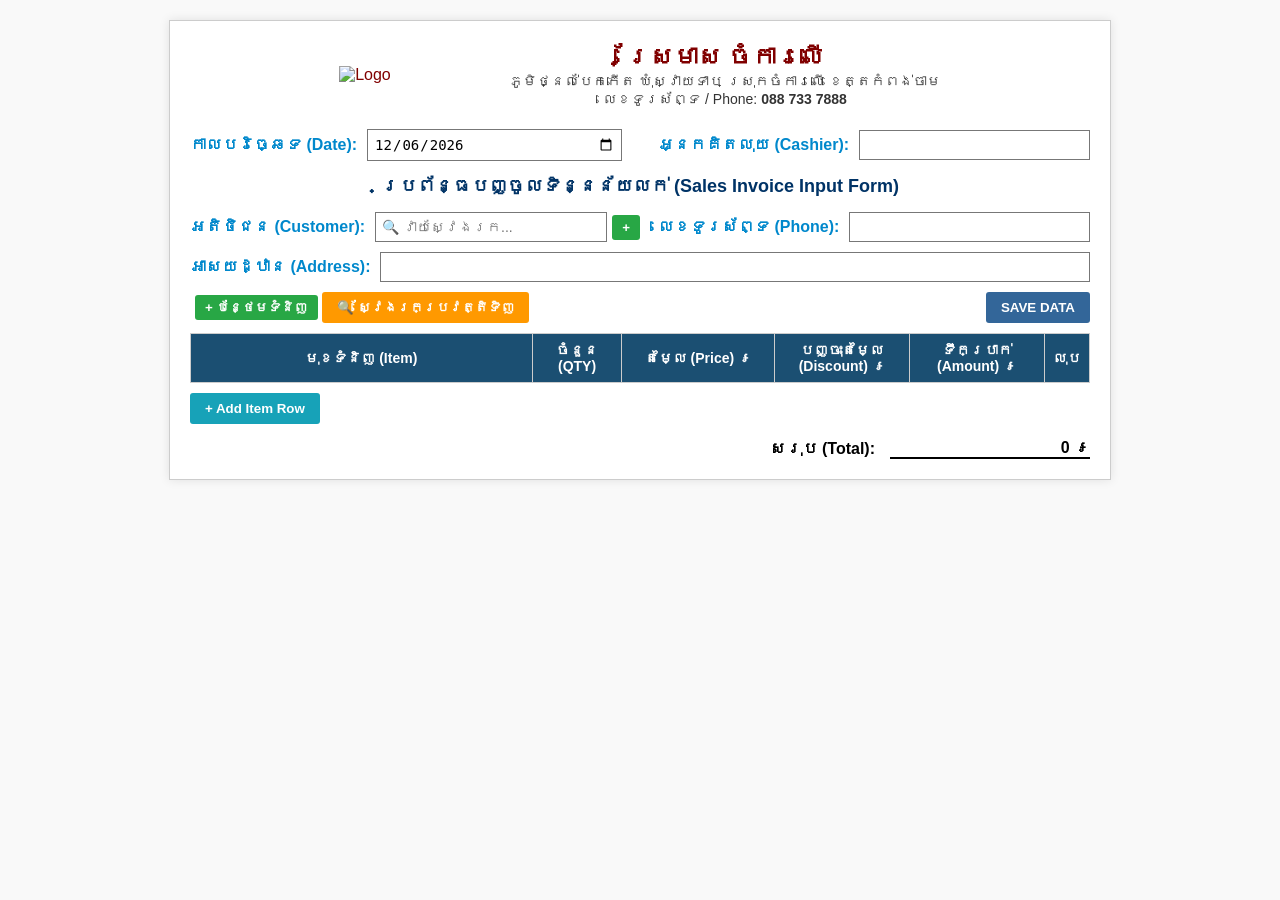
==== index.html @ 45f0426c "index.html" ====
<!DOCTYPE html>
<html>
<head>
  <base target="_top">
  <meta charset="UTF-8">
  <meta name="viewport" content="width=device-width, initial-scale=1.0">
  
  <link rel="icon" href="https://lh3.googleusercontent.com/d/1kocqtku0Dc25NSU77x2Wti9a-KNYwf1d" type="image/x-icon">
  <link rel="apple-touch-icon" href="https://lh3.googleusercontent.com/d/1kocqtku0Dc25NSU77x2Wti9a-KNYwf1d">

  <style>
    body { font-family: 'Kantumruy Pro', 'Khmer OS Battambang', Arial, sans-serif; margin: 20px; background-color: #f9f9f9; }
    .container { max-width: 900px; margin: auto; background: white; padding: 20px; border: 1px solid #ccc; box-shadow: 0 0 10px rgba(0,0,0,0.1); }
    
    .header { display: flex; align-items: center; justify-content: center; gap: 20px; color: #800000; margin-bottom: 10px; }
    .logo-img { width: 150px; height: auto; object-fit: contain; }
    .header-text { text-align: center; }
    .header-text h2 { margin: 2px 0; font-size: 24px; }
    .header-text p { margin: 2px 0; color: #333; font-size: 14px; }
    
    .title { text-align: center; color: #003366; font-size: 18px; font-weight: bold; margin: 15px 0; }
    
    .form-group { display: flex; justify-content: space-between; margin-bottom: 10px; }
    .form-field { display: flex; align-items: center; width: 48%; }
    .form-field.full { width: 100%; margin-bottom: 10px; }
    .form-field label { color: #0088cc; font-weight: bold; margin-right: 10px; white-space: nowrap; }
    .form-field input { width: 100%; padding: 6px; border: 1px solid #777; font-size: 14px; box-sizing: border-box; }
    
    .btn-action { color: white; border: none; padding: 8px 15px; font-weight: bold; cursor: pointer; border-radius: 3px; }
    .btn-save { background-color: #336699; }
    .btn-save:hover { background-color: #23476d; }
    .btn-search { background-color: #ff9900; }
    .btn-search:hover { background-color: #e68a00; }
    .btn-add-small { background-color: #28a745; margin-left: 5px; white-space: nowrap; padding: 5px 10px; }
    .btn-add-item { background-color: #17a2b8; margin-top: 10px; }
    .btn-remove { background-color: #dc3545; padding: 2px 8px; font-size: 12px; border: none; color: white; cursor: pointer; border-radius: 3px; }
    
    table { width: 100%; border-collapse: collapse; margin-top: 10px; }
    th { background-color: #1b4f72; color: white; border: 1px solid #ccc; padding: 8px; text-align: center; font-size: 14px; }
    td { border: 1px solid #ccc; padding: 4px; }
    td input { width: 98%; border: none; outline: none; font-size: 14px; padding: 4px; background: transparent; }
    .text-center { text-align: center; }
    .text-right { text-align: right; }
    
    .total-row { font-weight: bold; font-size: 16px; }
    .total-amount { border-bottom: 2px solid black; }

    .modal { display: none; position: fixed; z-index: 10; left: 0; top: 0; width: 100%; height: 100%; background-color: rgba(0,0,0,0.5); }
    .modal-content { background-color: white; margin: 5% auto; padding: 20px; border: 1px solid #888; border-radius: 5px; max-height: 85vh; overflow-y: auto; }
    .modal-header { font-weight: bold; font-size: 16px; color: #003366; margin-bottom: 15px; }
    .modal-field { margin-bottom: 10px; }
    .modal-field label { display: block; font-weight: bold; margin-bottom: 5px; }
    .modal-field input { width: 100%; padding: 6px; box-sizing: border-box; border: 1px solid #777; }
    .modal-footer { text-align: right; margin-top: 15px; }
    .btn-close { background-color: #6c757d; }
  </style>
</head>
<body>

<div class="container">
  <div class="header">
    <img src="https://lh3.googleusercontent.com/d/1kocqtku0Dc25NSU77x2Wti9a-KNYwf1d" alt="Logo" class="logo-img">
    <div class="header-text">
      <h2>ស្រែមាស ចំការលើ</h2>
      <p>ភូមិថ្នល់បែកកើត ឃុំស្វាយទាប ស្រុកចំការលើ ខេត្តកំពង់ចាម</p>
      <p>លេខទូរស័ព្ទ / Phone: <b>088 733 7888</b></p>
    </div>
  </div>

  <div class="form-group" style="margin-top: 20px;">
    <div class="form-field">
      <label>កាលបរិច្ឆេទ (Date):</label>
      <input type="date" id="date">
    </div>
    <div class="form-field">
      <label>អ្នកគិតលុយ (Cashier):</label>
      <input type="text" id="cashier">
    </div>
  </div>

  <div class="title">ប្រព័ន្ធបញ្ចូលទិន្នន័យលក់ (Sales Invoice Input Form)</div>

  <div class="form-group">
    <div class="form-field" style="width: 50%;">
      <label>អតិថិជន (Customer):</label>
      <input type="text" id="customerInput" list="customerListOptions" placeholder="🔍 វាយស្វែងរក..." oninput="onCustomerSelect()">
      <datalist id="customerListOptions"></datalist>
      <button class="btn-action btn-add-small" onclick="openCustomerModal()">+</button>
    </div>
    <div class="form-field">
      <label>លេខទូរស័ព្ទ (Phone):</label>
      <input type="text" id="phone">
    </div>
  </div>

  <div class="form-field full">
    <label>អាសយដ្ឋាន (Address):</label>
    <input type="text" id="address">
  </div>

  <div style="display: flex; justify-content: space-between; align-items: center; margin-bottom: 10px;">
    <div>
      <button class="btn-action btn-add-small" onclick="openProductModal()">+ បន្ថែមទំនិញ</button>
      <button class="btn-action btn-search" onclick="openSearchModal()">🔍 ស្វែងរកប្រវត្តិទិញ</button>
    </div>
    <button class="btn-action btn-save" id="btnSave" onclick="saveData()">SAVE DATA</button>
  </div>

  <datalist id="productListOptions"></datalist>

  <table>
    <thead>
      <tr>
        <th style="width: 38%;">មុខទំនិញ (Item)</th>
        <th style="width: 10%;">ចំនួន (QTY)</th>
        <th style="width: 17%;">តម្លៃ (Price) ៛</th>
        <th style="width: 15%;">បញ្ចុះតម្លៃ (Discount) ៛</th>
        <th style="width: 15%;">ទឹកប្រាក់ (Amount) ៛</th>
        <th style="width: 5%;">លុប</th>
      </tr>
    </thead>
    <tbody id="itemTable"></tbody>
  </table>

  <button class="btn-action btn-add-item" onclick="addItemRow()">+ Add Item Row</button>

  <div style="margin-top: 15px; display: flex; justify-content: flex-end; align-items: center;">
    <span class="total-row" style="margin-right: 15px;">សរុប (Total):</span>
    <span id="grandTotal" class="total-row total-amount" style="width: 200px; text-align: right; display: inline-block;">0 ៛</span>
  </div>
</div>

<!-- Modal ស្វែងរកប្រវត្តិទិញ -->
<div id="searchModal" class="modal">
  <div class="modal-content" style="width: 780px;">
    <div class="modal-header">🔍 ស្វែងរកប្រវត្តិទិញរបស់អតិថិជន</div>
    
    <div style="display: flex; flex-direction: column; gap: 10px; margin-bottom: 15px;">
      <div style="display: flex; gap: 10px;">
        <input type="text" id="searchKeyword" placeholder="វាយឈ្មោះ ឬលេខទូរស័ព្ទ (ទុកទទេដើម្បីរកគ្រប់គ្នា)..." style="flex: 1; padding: 8px; font-size: 14px; border: 1px solid #777;">
      </div>
      
      <div style="display: flex; gap: 10px; align-items: center;">
        <label style="font-weight: bold; font-size: 13px;">ចាប់ពីថ្ងៃ៖</label>
        <input type="date" id="searchStartDate" style="padding: 6px; border: 1px solid #777; flex: 1;">
        
        <label style="font-weight: bold; font-size: 13px;">ដល់ថ្ងៃ៖</label>
        <input type="date" id="searchEndDate" style="padding: 6px; border: 1px solid #777; flex: 1;">
        
        <button class="btn-action btn-search" onclick="performSearch()" style="padding: 8px 20px;">ស្វែងរក</button>
      </div>
    </div>

    <div id="searchSummary" style="font-weight: bold; color: #800000; margin-bottom: 10px; font-size: 15px;"></div>

    <table style="width: 100%; border-collapse: collapse; font-size: 13px;">
      <thead>
        <tr style="background-color: #1b4f72; color: white;">
          <th style="padding: 8px; width: 14%;">ថ្ងៃទី</th>
          <th style="padding: 8px; width: 20%;">ឈ្មោះអតិថិជន</th>
          <th style="padding: 8px; width: 34%;">មុខទំនិញ</th>
          <th style="padding: 8px; width: 8%;">ចំនួន</th>
          <th style="padding: 8px; width: 12%;">តម្លៃរាយ</th>
          <th style="padding: 8px; width: 12%;">តម្លៃសរុប</th>
        </tr>
      </thead>
      <tbody id="searchResultsTable">
        <tr><td colspan="6" style="text-align: center; padding: 10px; color: #777;">សូមវាយបញ្ចូលឈ្មោះ ឬជ្រើសរើសថ្ងៃដើម្បីស្វែងរក</td></tr>
      </tbody>
      <tfoot id="searchResultFooter" style="display: none;">
        <tr style="background-color: #f2f2f2; font-weight: bold;">
          <td colspan="5" style="text-align: right; padding: 8px; font-size: 14px;">សរុបរួមទាំងអស់ (Grand Total)៖</td>
          <td id="searchGrandTotalCell" style="text-align: right; padding: 8px; font-size: 14px; color: #800000; border-top: 2px solid #000;">0 ៛</td>
        </tr>
      </tfoot>
    </table>

    <div class="modal-footer">
      <button class="btn-action btn-close" onclick="closeSearchModal()">បិទ</button>
    </div>
  </div>
</div>

<!-- Modal បន្ថែមអតិថិជន -->
<div id="customerModal" class="modal">
  <div class="modal-content" style="width: 400px;">
    <div class="modal-header">បន្ថែមអតិថិជនថ្មី</div>
    <div class="modal-field"><label>ឈ្មោះ</label><input type="text" id="newCustName"></div>
    <div class="modal-field"><label>លេខទូរស័ព្ទ</label><input type="text" id="newCustPhone"></div>
    <div class="modal-field"><label>អាសយដ្ឋាន</label><input type="text" id="newCustAddress"></div>
    <div class="modal-footer">
      <button class="btn-action btn-close" onclick="closeCustomerModal()">បិទ</button>
      <button class="btn-action btn-add-small" onclick="saveNewCustomer()">រក្សាទុក</button>
    </div>
  </div>
</div>

<!-- Modal បន្ថែមទំនិញ -->
<div id="productModal" class="modal">
  <div class="modal-content" style="width: 400px;">
    <div class="modal-header">បន្ថែមមុខទំនិញថ្មី</div>
    <div class="modal-field"><label>ឈ្មោះទំនិញ</label><input type="text" id="newProdName"></div>
    <div class="modal-field"><label>តម្លៃ (៛)</label><input type="number" id="newProdPrice" value="0"></div>
    <div class="modal-footer">
      <button class="btn-action btn-close" onclick="closeProductModal()">បិទ</button>
      <button class="btn-action btn-add-small" onclick="saveNewProduct()">រក្សាទុក</button>
    </div>
  </div>
</div>

<script>
  let customersData = [];
  let productsData = [];

  window.onload = function() {
    document.getElementById('date').valueAsDate = new Date();
    loadCustomers();
    loadProducts(function() { resetFormRows(); });
  };

  function loadCustomers() {
    google.script.run.withSuccessHandler(function(list) {
      customersData = list || [];
      let datalist = document.getElementById('customerListOptions');
      datalist.innerHTML = '';
      customersData.forEach(c => {
        let opt = document.createElement('option');
        opt.value = c.name;
        datalist.appendChild(opt);
      });
    }).getCustomersList();
  }

  function onCustomerSelect() {
    let val = document.getElementById('customerInput').value.trim();
    let found = customersData.find(c => c.name.toLowerCase() === val.toLowerCase());
    if (found) {
      document.getElementById('phone').value = found.phone;
      document.getElementById('address').value = found.address;
    }
  }

  function loadProducts(callback) {
    google.script.run.withSuccessHandler(function(list) {
      productsData = list || [];
      let datalist = document.getElementById('productListOptions');
      datalist.innerHTML = '';
      productsData.forEach(p => {
        let opt = document.createElement('option');
        opt.value = p.name;
        datalist.appendChild(opt);
      });
      if (callback) callback();
    }).getItemsList();
  }

  function onProductSelect(input) {
    let row = input.closest('tr');
    let val = input.value.trim();
    let priceInput = row.querySelector('.item-price');
    let found = productsData.find(p => p.name.toLowerCase() === val.toLowerCase());
    if (found) priceInput.value = found.price;
    calculateRow(priceInput);
  }

  function openSearchModal() { 
    document.getElementById('searchModal').style.display = 'block'; 
    let currentCust = document.getElementById('customerInput').value.trim();
    if(currentCust) {
      document.getElementById('searchKeyword').value = currentCust;
      performSearch();
    }
  }
  function closeSearchModal() { document.getElementById('searchModal').style.display = 'none'; }
  function openCustomerModal() { document.getElementById('customerModal').style.display = 'block'; }
  function closeCustomerModal() { 
    document.getElementById('customerModal').style.display = 'none'; 
    document.getElementById('newCustName').value = '';
    document.getElementById('newCustPhone').value = '';
    document.getElementById('newCustAddress').value = '';
  }
  function openProductModal() { document.getElementById('productModal').style.display = 'block'; }
  function closeProductModal() { 
    document.getElementById('productModal').style.display = 'none'; 
    document.getElementById('newProdName').value = '';
    document.getElementById('newProdPrice').value = '0';
  }

  window.onclick = function(event) {
    if (event.target.classList.contains('modal')) {
      event.target.style.display = "none";
    }
  };

  function performSearch() {
    let kw = document.getElementById('searchKeyword').value.trim();
    let startDate = document.getElementById('searchStartDate').value;
    let endDate = document.getElementById('searchEndDate').value;

    let tbody = document.getElementById('searchResultsTable');
    let tfoot = document.getElementById('searchResultFooter');
    
    tbody.innerHTML = '<tr><td colspan="6" style="text-align: center; padding: 10px;">⏳ កំពុងស្វែងរក...</td></tr>';
    tfoot.style.display = 'none';
    document.getElementById('searchSummary').innerText = "";

    google.script.run.withSuccessHandler(function(res) {
      if (!res.success) {
        tbody.innerHTML = `<tr><td colspan="6" style="text-align: center; color: red;">${res.message}</td></tr>`;
        return;
      }
      
      let items = res.items || [];
      if (items.length === 0) {
        tbody.innerHTML = '<tr><td colspan="6" style="text-align: center; color: #777;">មិនមានទិន្នន័យទិញដូរក្នុងលក្ខខណ្ឌនេះទេ!</td></tr>';
        return;
      }

      tbody.innerHTML = '';
      let grandTotal = res.totalSpent || 0;
      
      items.forEach(item => {
        let itemAmt = Number(item.amount) || 0;
        let itemPrice = Number(item.price) || 0;

        let tr = document.createElement('tr');
        tr.innerHTML = `
          <td style="text-align:center;">${item.date}</td>
          <td>${res.customerName || '-'}</td>
          <td>${item.item}</td>
          <td style="text-align:center;">${item.qty}</td>
          <td style="text-align:right;">${itemPrice.toLocaleString()} ៛</td>
          <td style="text-align:right;">${itemAmt.toLocaleString()} ៛</td>
        `;
        tbody.appendChild(tr);
      });

      document.getElementById('searchSummary').innerText = `សរុបការទិញ៖ ${grandTotal.toLocaleString()} ៛ (${items.length} មុខទំនិញ)`;
      document.getElementById('searchGrandTotalCell').innerText = `${grandTotal.toLocaleString()} ៛`;
      tfoot.style.display = '';
    }).searchCustomerHistoryWebApp(kw, startDate, endDate);
  }

  function saveNewCustomer() {
    let name = document.getElementById('newCustName').value;
    let phone = document.getElementById('newCustPhone').value;
    let address = document.getElementById('newCustAddress').value;
    if (!name.trim()) { alert("សូមបញ្ចូលឈ្មោះអតិថិជន!"); return; }
    google.script.run.withSuccessHandler(function(res) {
      alert(res.message);
      closeCustomerModal();
      loadCustomers();
    }).addCustomer({ name: name, phone: phone, address: address });
  }

  function saveNewProduct() {
    let name = document.getElementById('newProdName').value;
    let price = parseFloat(document.getElementById('newProdPrice').value) || 0;
    if (!name.trim()) { alert("សូមបញ្ចូលឈ្មោះមុខទំនិញ!"); return; }
    google.script.run.withSuccessHandler(function(res) {
      alert(res.message);
      closeProductModal();
      loadProducts();
    }).addNewProduct({ name: name, price: price });
  }

  function addItemRow() {
    let tbody = document.getElementById('itemTable');
    let tr = document.createElement('tr');
    tr.innerHTML = `
      <td><input type="text" class="item-input" list="productListOptions" placeholder="🔍 ស្វែងរក..." oninput="onProductSelect(this)"></td>
      <td><input type="number" class="item-qty text-center" oninput="calculateRow(this)"></td>
      <td><input type="number" class="item-price text-right" oninput="calculateRow(this)"></td>
      <td><input type="number" class="item-discount text-right" oninput="calculateRow(this)" value="0"></td>
      <td><input type="text" class="item-amount text-right" readonly value="0 ៛"></td>
      <td class="text-center"><button class="btn-action btn-remove" onclick="removeRow(this)">X</button></td>
    `;
    tbody.appendChild(tr);
  }

  function removeRow(btn) {
    btn.closest('tr').remove();
    calculateGrandTotal();
  }

  function calculateRow(input) {
    let row = input.closest('tr');
    let qty = parseFloat(row.querySelector('.item-qty').value) || 0;
    let price = parseFloat(row.querySelector('.item-price').value) || 0;
    let discount = parseFloat(row.querySelector('.item-discount').value) || 0;
    let amount = (qty * price) - discount;
    row.querySelector('.item-amount').value = (amount < 0 ? 0 : amount).toLocaleString() + " ៛";
    calculateGrandTotal();
  }

  function calculateGrandTotal() {
    let rows = document.querySelectorAll('#itemTable tr');
    let total = 0;
    rows.forEach(row => {
      let qty = parseFloat(row.querySelector('.item-qty').value) || 0;
      let price = parseFloat(row.querySelector('.item-price').value) || 0;
      let discount = parseFloat(row.querySelector('.item-discount').value) || 0;
      let amount = (qty * price) - discount;
      if (amount > 0) total += amount;
    });
    document.getElementById('grandTotal').innerText = total.toLocaleString() + " ៛";
  }

  function resetFormRows() {
    document.getElementById('itemTable').innerHTML = '';
    for(let i = 0; i < 3; i++) addItemRow();
    calculateGrandTotal();
  }

  function saveData() {
    let items = [];
    document.querySelectorAll('#itemTable tr').forEach(row => {
      let prodName = row.querySelector('.item-input').value.trim();
      let qty = parseFloat(row.querySelector('.item-qty').value) || 0;
      let price = parseFloat(row.querySelector('.item-price').value) || 0;
      let discount = parseFloat(row.querySelector('.item-discount').value) || 0;
      let amount = (qty * price) - discount;
      if (prodName !== "") {
        items.push({ name: prodName, qty: qty, price: price, discount: discount, amount: amount < 0 ? 0 : amount });
      }
    });

    if (items.length === 0) { alert("សូមបញ្ចូលមុខទំនិញយ៉ាងហោចណាស់ 1!"); return; }

    let payload = {
      date: document.getElementById('date').value,
      cashier: document.getElementById('cashier').value,
      customer: document.getElementById('customerInput').value.trim(),
      phone: document.getElementById('phone').value,
      address: document.getElementById('address').value,
      items: items
    };

    let btnSave = document.getElementById('btnSave');
    btnSave.innerText = "SAVING...";
    btnSave.disabled = true;

    google.script.run.withSuccessHandler(function(response) {
      alert(response);
      document.getElementById('customerInput').value = '';
      document.getElementById('phone').value = '';
      document.getElementById('address').value = '';
      resetFormRows();
      btnSave.innerText = "SAVE DATA";
      btnSave.disabled = false;
    }).saveData(payload);
  }
</script>

</body>
</html>
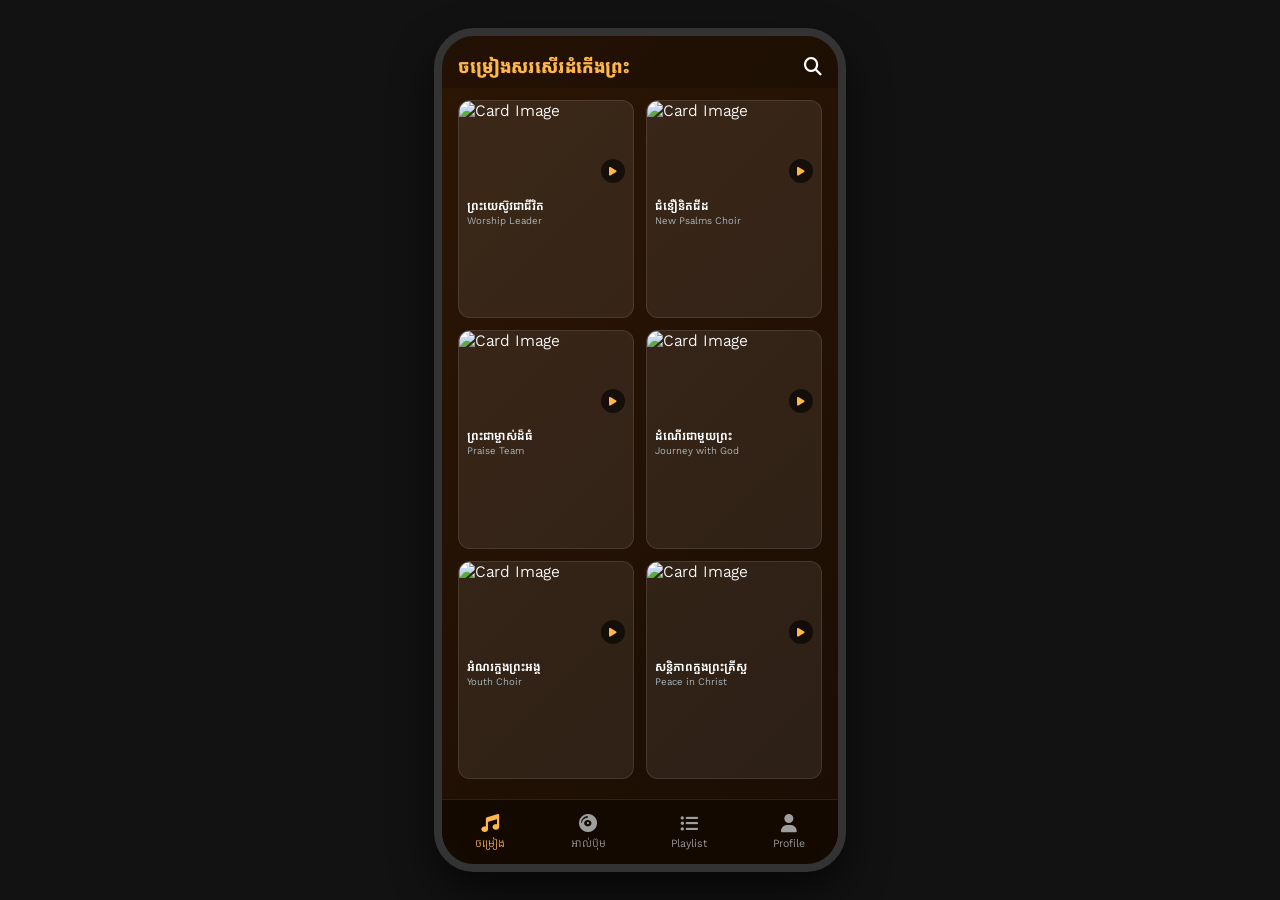
==== commit ba475ba2: "index.html" ====
--- a/index.html
+++ b/index.html
@@ -1,456 +1,286 @@
 <!DOCTYPE html>
-<html>
+<html lang="km">
 <head>
-  <base target="_top">
-  <meta charset="UTF-8">
-  <meta name="viewport" content="width=device-width, initial-scale=1.0">
-  
-  <link rel="icon" href="https://lh3.googleusercontent.com/d/1kocqtku0Dc25NSU77x2Wti9a-KNYwf1d" type="image/x-icon">
-  <link rel="apple-touch-icon" href="https://lh3.googleusercontent.com/d/1kocqtku0Dc25NSU77x2Wti9a-KNYwf1d">
-
-  <style>
-    body { font-family: 'Kantumruy Pro', 'Khmer OS Battambang', Arial, sans-serif; margin: 20px; background-color: #f9f9f9; }
-    .container { max-width: 900px; margin: auto; background: white; padding: 20px; border: 1px solid #ccc; box-shadow: 0 0 10px rgba(0,0,0,0.1); }
-    
-    .header { display: flex; align-items: center; justify-content: center; gap: 20px; color: #800000; margin-bottom: 10px; }
-    .logo-img { width: 150px; height: auto; object-fit: contain; }
-    .header-text { text-align: center; }
-    .header-text h2 { margin: 2px 0; font-size: 24px; }
-    .header-text p { margin: 2px 0; color: #333; font-size: 14px; }
-    
-    .title { text-align: center; color: #003366; font-size: 18px; font-weight: bold; margin: 15px 0; }
-    
-    .form-group { display: flex; justify-content: space-between; margin-bottom: 10px; }
-    .form-field { display: flex; align-items: center; width: 48%; }
-    .form-field.full { width: 100%; margin-bottom: 10px; }
-    .form-field label { color: #0088cc; font-weight: bold; margin-right: 10px; white-space: nowrap; }
-    .form-field input { width: 100%; padding: 6px; border: 1px solid #777; font-size: 14px; box-sizing: border-box; }
-    
-    .btn-action { color: white; border: none; padding: 8px 15px; font-weight: bold; cursor: pointer; border-radius: 3px; }
-    .btn-save { background-color: #336699; }
-    .btn-save:hover { background-color: #23476d; }
-    .btn-search { background-color: #ff9900; }
-    .btn-search:hover { background-color: #e68a00; }
-    .btn-add-small { background-color: #28a745; margin-left: 5px; white-space: nowrap; padding: 5px 10px; }
-    .btn-add-item { background-color: #17a2b8; margin-top: 10px; }
-    .btn-remove { background-color: #dc3545; padding: 2px 8px; font-size: 12px; border: none; color: white; cursor: pointer; border-radius: 3px; }
-    
-    table { width: 100%; border-collapse: collapse; margin-top: 10px; }
-    th { background-color: #1b4f72; color: white; border: 1px solid #ccc; padding: 8px; text-align: center; font-size: 14px; }
-    td { border: 1px solid #ccc; padding: 4px; }
-    td input { width: 98%; border: none; outline: none; font-size: 14px; padding: 4px; background: transparent; }
-    .text-center { text-align: center; }
-    .text-right { text-align: right; }
-    
-    .total-row { font-weight: bold; font-size: 16px; }
-    .total-amount { border-bottom: 2px solid black; }
-
-    .modal { display: none; position: fixed; z-index: 10; left: 0; top: 0; width: 100%; height: 100%; background-color: rgba(0,0,0,0.5); }
-    .modal-content { background-color: white; margin: 5% auto; padding: 20px; border: 1px solid #888; border-radius: 5px; max-height: 85vh; overflow-y: auto; }
-    .modal-header { font-weight: bold; font-size: 16px; color: #003366; margin-bottom: 15px; }
-    .modal-field { margin-bottom: 10px; }
-    .modal-field label { display: block; font-weight: bold; margin-bottom: 5px; }
-    .modal-field input { width: 100%; padding: 6px; box-sizing: border-box; border: 1px solid #777; }
-    .modal-footer { text-align: right; margin-top: 15px; }
-    .btn-close { background-color: #6c757d; }
-  </style>
+    <meta charset="UTF-8">
+    <meta name="viewport" content="width=device-width, initial-scale=1.0">
+    <title>ចម្រៀងសរសើរដំកើងព្រះ</title>
+    <link href="https://fonts.googleapis.com/css2?family=Kantumruy+Pro:wght@300;400;600;700&display=swap" rel="stylesheet">
+    <link rel="stylesheet" href="https://cdnjs.cloudflare.com/ajax/libs/font-awesome/6.4.0/css/all.min.css">
+    <style>
+        * {
+            box-sizing: border-box;
+            margin: 0;
+            padding: 0;
+            font-family: 'Kantumruy Pro', sans-serif;
+        }
+
+        body {
+            background-color: #121212;
+            color: #ffffff;
+            display: flex;
+            justify-content: center;
+            align-items: center;
+            min-height: 100vh;
+        }
+
+        /* Phone Screen Container */
+        .phone-container {
+            width: 100%;
+            max-width: 412px;
+            height: 844px;
+            background: linear-gradient(135deg, #2c1605 0%, #1a0d03 100%);
+            border-radius: 40px;
+            box-shadow: 0 20px 40px rgba(0,0,0,0.6);
+            display: flex;
+            flex-direction: column;
+            overflow: hidden;
+            position: relative;
+            border: 8px solid #333;
+        }
+
+        /* Header Style */
+        .app-header {
+            padding: 20px 16px 10px;
+            display: flex;
+            justify-content: space-between;
+            align-items: center;
+            background: rgba(0, 0, 0, 0.2);
+        }
+
+        .app-title {
+            font-size: 18px;
+            font-weight: 700;
+            color: #ffb74d;
+        }
+
+        .search-icon {
+            font-size: 18px;
+            color: #fff;
+            cursor: pointer;
+        }
+
+        /* Content Grid (Picture Cards) */
+        .content-scroll {
+            flex: 1;
+            overflow-y: auto;
+            padding: 12px 16px;
+            display: grid;
+            grid-template-columns: repeat(2, 1fr);
+            gap: 12px;
+            padding-bottom: 20px;
+        }
+
+        .content-scroll::-webkit-scrollbar {
+            width: 4px;
+        }
+
+        .content-scroll::-webkit-scrollbar-thumb {
+            background: rgba(255,255,255,0.2);
+            border-radius: 4px;
+        }
+
+        .picture-card {
+            background: rgba(255, 255, 255, 0.08);
+            border-radius: 12px;
+            overflow: hidden;
+            display: flex;
+            flex-direction: column;
+            transition: transform 0.2s;
+            cursor: pointer;
+            border: 1px solid rgba(255, 255, 255, 0.1);
+        }
+
+        .picture-card:active {
+            transform: scale(0.96);
+        }
+
+        .card-img-container {
+            position: relative;
+            width: 100%;
+            height: 90px;
+        }
+
+        .card-img-container img {
+            width: 100%;
+            height: 100%;
+            object-fit: cover;
+        }
+
+        .play-btn-overlay {
+            position: absolute;
+            bottom: 8px;
+            right: 8px;
+            background: rgba(0, 0, 0, 0.6);
+            border-radius: 50%;
+            width: 24px;
+            height: 24px;
+            display: flex;
+            justify-content: center;
+            align-items: center;
+            color: #ffb74d;
+            font-size: 10px;
+        }
+
+        .card-info {
+            padding: 8px;
+            display: flex;
+            flex-direction: column;
+            gap: 2px;
+        }
+
+        .card-title {
+            font-size: 12px;
+            font-weight: 600;
+            color: #fff;
+            white-space: nowrap;
+            overflow: hidden;
+            text-overflow: ellipsis;
+        }
+
+        .card-subtitle {
+            font-size: 10px;
+            color: #b0bec5;
+            white-space: nowrap;
+            overflow: hidden;
+            text-overflow: ellipsis;
+        }
+
+        /* Bottom Navigation Menu (4 items) */
+        .bottom-nav {
+            height: 65px;
+            background: rgba(20, 10, 2, 0.95);
+            backdrop-filter: blur(10px);
+            display: flex;
+            justify-content: space-around;
+            align-items: center;
+            border-top: 1px solid rgba(255, 255, 255, 0.1);
+        }
+
+        .nav-item {
+            display: flex;
+            flex-direction: column;
+            align-items: center;
+            color: #9e9e9e;
+            text-decoration: none;
+            font-size: 11px;
+            gap: 4px;
+            cursor: pointer;
+            transition: color 0.2s;
+        }
+
+        .nav-item i {
+            font-size: 18px;
+        }
+
+        .nav-item.active, .nav-item:hover {
+            color: #ffb74d;
+        }
+    </style>
 </head>
 <body>
 
-<div class="container">
-  <div class="header">
-    <img src="https://lh3.googleusercontent.com/d/1kocqtku0Dc25NSU77x2Wti9a-KNYwf1d" alt="Logo" class="logo-img">
-    <div class="header-text">
-      <h2>ស្រែមាស ចំការលើ</h2>
-      <p>ភូមិថ្នល់បែកកើត ឃុំស្វាយទាប ស្រុកចំការលើ ខេត្តកំពង់ចាម</p>
-      <p>លេខទូរស័ព្ទ / Phone: <b>088 733 7888</b></p>
+    <div class="phone-container">
+        <!-- ក្បាលទំព័រ (Header) -->
+        <div class="app-header">
+            <div class="app-title">ចម្រៀងសរសើរដំកើងព្រះ</div>
+            <i class="fa-solid fa-magnifying-glass search-icon"></i>
+        </div>
+
+        <!-- សន្លឹករូបភាពចម្រៀង (Picture Cards Grid) -->
+        <div class="content-scroll">
+            <!-- Card 1 -->
+            <div class="picture-card">
+                <div class="card-img-container">
+                    <img src="https://images.unsplash.com/photo-1519817650390-64a93db51149?w=300" alt="Card Image">
+                    <div class="play-btn-overlay"><i class="fa-solid fa-play"></i></div>
+                </div>
+                <div class="card-info">
+                    <span class="card-title">ព្រះយេស៊ូវជាជីវិត</span>
+                    <span class="card-subtitle">Worship Leader</span>
+                </div>
+            </div>
+
+            <!-- Card 2 -->
+            <div class="picture-card">
+                <div class="card-img-container">
+                    <img src="https://images.unsplash.com/photo-1438232992991-995b7058bbb3?w=300" alt="Card Image">
+                    <div class="play-btn-overlay"><i class="fa-solid fa-play"></i></div>
+                </div>
+                <div class="card-info">
+                    <span class="card-title">ជំនឿនិតជីដ</span>
+                    <span class="card-subtitle">New Psalms Choir</span>
+                </div>
+            </div>
+
+            <!-- Card 3 -->
+            <div class="picture-card">
+                <div class="card-img-container">
+                    <img src="https://images.unsplash.com/photo-1507676184212-d03ab07a01bf?w=300" alt="Card Image">
+                    <div class="play-btn-overlay"><i class="fa-solid fa-play"></i></div>
+                </div>
+                <div class="card-info">
+                    <span class="card-title">ព្រះជាម្ចាស់ដ៏ធំ</span>
+                    <span class="card-subtitle">Praise Team</span>
+                </div>
+            </div>
+
+            <!-- Card 4 -->
+            <div class="picture-card">
+                <div class="card-img-container">
+                    <img src="https://images.unsplash.com/photo-1470225620780-dba8ba36b745?w=300" alt="Card Image">
+                    <div class="play-btn-overlay"><i class="fa-solid fa-play"></i></div>
+                </div>
+                <div class="card-info">
+                    <span class="card-title">ដំណើរជាមួយព្រះ</span>
+                    <span class="card-subtitle">Journey with God</span>
+                </div>
+            </div>
+
+            <!-- Card 5 -->
+            <div class="picture-card">
+                <div class="card-img-container">
+                    <img src="https://images.unsplash.com/photo-1511671782779-c97d3d27a1d4?w=300" alt="Card Image">
+                    <div class="play-btn-overlay"><i class="fa-solid fa-play"></i></div>
+                </div>
+                <div class="card-info">
+                    <span class="card-title">អំណរក្នុងព្រះអង្គ</span>
+                    <span class="card-subtitle">Youth Choir</span>
+                </div>
+            </div>
+
+            <!-- Card 6 -->
+            <div class="picture-card">
+                <div class="card-img-container">
+                    <img src="https://images.unsplash.com/photo-1459749411175-04bf5292ceea?w=300" alt="Card Image">
+                    <div class="play-btn-overlay"><i class="fa-solid fa-play"></i></div>
+                </div>
+                <div class="card-info">
+                    <span class="card-title">សន្តិភាពក្នុងព្រះគ្រីស្ទ</span>
+                    <span class="card-subtitle">Peace in Christ</span>
+                </div>
+            </div>
+        </div>
+
+        <!-- មឺនុយទាំង ៤ ខាងក្រោម (Bottom Menu: ចម្រៀង អាល់ប៊ុម Playlist Profile) -->
+        <div class="bottom-nav">
+            <a class="nav-item active">
+                <i class="fa-solid fa-music"></i>
+                <span>ចម្រៀង</span>
+            </a>
+            <a class="nav-item">
+                <i class="fa-solid fa-compact-disc"></i>
+                <span>អាល់ប៊ុម</span>
+            </a>
+            <a class="nav-item">
+                <i class="fa-solid fa-list-ul"></i>
+                <span>Playlist</span>
+            </a>
+            <a class="nav-item">
+                <i class="fa-solid fa-user"></i>
+                <span>Profile</span>
+            </a>
+        </div>
     </div>
-  </div>
-
-  <div class="form-group" style="margin-top: 20px;">
-    <div class="form-field">
-      <label>កាលបរិច្ឆេទ (Date):</label>
-      <input type="date" id="date">
-    </div>
-    <div class="form-field">
-      <label>អ្នកគិតលុយ (Cashier):</label>
-      <input type="text" id="cashier">
-    </div>
-  </div>
-
-  <div class="title">ប្រព័ន្ធបញ្ចូលទិន្នន័យលក់ (Sales Invoice Input Form)</div>
-
-  <div class="form-group">
-    <div class="form-field" style="width: 50%;">
-      <label>អតិថិជន (Customer):</label>
-      <input type="text" id="customerInput" list="customerListOptions" placeholder="🔍 វាយស្វែងរក..." oninput="onCustomerSelect()">
-      <datalist id="customerListOptions"></datalist>
-      <button class="btn-action btn-add-small" onclick="openCustomerModal()">+</button>
-    </div>
-    <div class="form-field">
-      <label>លេខទូរស័ព្ទ (Phone):</label>
-      <input type="text" id="phone">
-    </div>
-  </div>
-
-  <div class="form-field full">
-    <label>អាសយដ្ឋាន (Address):</label>
-    <input type="text" id="address">
-  </div>
-
-  <div style="display: flex; justify-content: space-between; align-items: center; margin-bottom: 10px;">
-    <div>
-      <button class="btn-action btn-add-small" onclick="openProductModal()">+ បន្ថែមទំនិញ</button>
-      <button class="btn-action btn-search" onclick="openSearchModal()">🔍 ស្វែងរកប្រវត្តិទិញ</button>
-    </div>
-    <button class="btn-action btn-save" id="btnSave" onclick="saveData()">SAVE DATA</button>
-  </div>
-
-  <datalist id="productListOptions"></datalist>
-
-  <table>
-    <thead>
-      <tr>
-        <th style="width: 38%;">មុខទំនិញ (Item)</th>
-        <th style="width: 10%;">ចំនួន (QTY)</th>
-        <th style="width: 17%;">តម្លៃ (Price) ៛</th>
-        <th style="width: 15%;">បញ្ចុះតម្លៃ (Discount) ៛</th>
-        <th style="width: 15%;">ទឹកប្រាក់ (Amount) ៛</th>
-        <th style="width: 5%;">លុប</th>
-      </tr>
-    </thead>
-    <tbody id="itemTable"></tbody>
-  </table>
-
-  <button class="btn-action btn-add-item" onclick="addItemRow()">+ Add Item Row</button>
-
-  <div style="margin-top: 15px; display: flex; justify-content: flex-end; align-items: center;">
-    <span class="total-row" style="margin-right: 15px;">សរុប (Total):</span>
-    <span id="grandTotal" class="total-row total-amount" style="width: 200px; text-align: right; display: inline-block;">0 ៛</span>
-  </div>
-</div>
-
-<!-- Modal ស្វែងរកប្រវត្តិទិញ -->
-<div id="searchModal" class="modal">
-  <div class="modal-content" style="width: 780px;">
-    <div class="modal-header">🔍 ស្វែងរកប្រវត្តិទិញរបស់អតិថិជន</div>
-    
-    <div style="display: flex; flex-direction: column; gap: 10px; margin-bottom: 15px;">
-      <div style="display: flex; gap: 10px;">
-        <input type="text" id="searchKeyword" placeholder="វាយឈ្មោះ ឬលេខទូរស័ព្ទ (ទុកទទេដើម្បីរកគ្រប់គ្នា)..." style="flex: 1; padding: 8px; font-size: 14px; border: 1px solid #777;">
-      </div>
-      
-      <div style="display: flex; gap: 10px; align-items: center;">
-        <label style="font-weight: bold; font-size: 13px;">ចាប់ពីថ្ងៃ៖</label>
-        <input type="date" id="searchStartDate" style="padding: 6px; border: 1px solid #777; flex: 1;">
-        
-        <label style="font-weight: bold; font-size: 13px;">ដល់ថ្ងៃ៖</label>
-        <input type="date" id="searchEndDate" style="padding: 6px; border: 1px solid #777; flex: 1;">
-        
-        <button class="btn-action btn-search" onclick="performSearch()" style="padding: 8px 20px;">ស្វែងរក</button>
-      </div>
-    </div>
-
-    <div id="searchSummary" style="font-weight: bold; color: #800000; margin-bottom: 10px; font-size: 15px;"></div>
-
-    <table style="width: 100%; border-collapse: collapse; font-size: 13px;">
-      <thead>
-        <tr style="background-color: #1b4f72; color: white;">
-          <th style="padding: 8px; width: 14%;">ថ្ងៃទី</th>
-          <th style="padding: 8px; width: 20%;">ឈ្មោះអតិថិជន</th>
-          <th style="padding: 8px; width: 34%;">មុខទំនិញ</th>
-          <th style="padding: 8px; width: 8%;">ចំនួន</th>
-          <th style="padding: 8px; width: 12%;">តម្លៃរាយ</th>
-          <th style="padding: 8px; width: 12%;">តម្លៃសរុប</th>
-        </tr>
-      </thead>
-      <tbody id="searchResultsTable">
-        <tr><td colspan="6" style="text-align: center; padding: 10px; color: #777;">សូមវាយបញ្ចូលឈ្មោះ ឬជ្រើសរើសថ្ងៃដើម្បីស្វែងរក</td></tr>
-      </tbody>
-      <tfoot id="searchResultFooter" style="display: none;">
-        <tr style="background-color: #f2f2f2; font-weight: bold;">
-          <td colspan="5" style="text-align: right; padding: 8px; font-size: 14px;">សរុបរួមទាំងអស់ (Grand Total)៖</td>
-          <td id="searchGrandTotalCell" style="text-align: right; padding: 8px; font-size: 14px; color: #800000; border-top: 2px solid #000;">0 ៛</td>
-        </tr>
-      </tfoot>
-    </table>
-
-    <div class="modal-footer">
-      <button class="btn-action btn-close" onclick="closeSearchModal()">បិទ</button>
-    </div>
-  </div>
-</div>
-
-<!-- Modal បន្ថែមអតិថិជន -->
-<div id="customerModal" class="modal">
-  <div class="modal-content" style="width: 400px;">
-    <div class="modal-header">បន្ថែមអតិថិជនថ្មី</div>
-    <div class="modal-field"><label>ឈ្មោះ</label><input type="text" id="newCustName"></div>
-    <div class="modal-field"><label>លេខទូរស័ព្ទ</label><input type="text" id="newCustPhone"></div>
-    <div class="modal-field"><label>អាសយដ្ឋាន</label><input type="text" id="newCustAddress"></div>
-    <div class="modal-footer">
-      <button class="btn-action btn-close" onclick="closeCustomerModal()">បិទ</button>
-      <button class="btn-action btn-add-small" onclick="saveNewCustomer()">រក្សាទុក</button>
-    </div>
-  </div>
-</div>
-
-<!-- Modal បន្ថែមទំនិញ -->
-<div id="productModal" class="modal">
-  <div class="modal-content" style="width: 400px;">
-    <div class="modal-header">បន្ថែមមុខទំនិញថ្មី</div>
-    <div class="modal-field"><label>ឈ្មោះទំនិញ</label><input type="text" id="newProdName"></div>
-    <div class="modal-field"><label>តម្លៃ (៛)</label><input type="number" id="newProdPrice" value="0"></div>
-    <div class="modal-footer">
-      <button class="btn-action btn-close" onclick="closeProductModal()">បិទ</button>
-      <button class="btn-action btn-add-small" onclick="saveNewProduct()">រក្សាទុក</button>
-    </div>
-  </div>
-</div>
-
-<script>
-  let customersData = [];
-  let productsData = [];
-
-  window.onload = function() {
-    document.getElementById('date').valueAsDate = new Date();
-    loadCustomers();
-    loadProducts(function() { resetFormRows(); });
-  };
-
-  function loadCustomers() {
-    google.script.run.withSuccessHandler(function(list) {
-      customersData = list || [];
-      let datalist = document.getElementById('customerListOptions');
-      datalist.innerHTML = '';
-      customersData.forEach(c => {
-        let opt = document.createElement('option');
-        opt.value = c.name;
-        datalist.appendChild(opt);
-      });
-    }).getCustomersList();
-  }
-
-  function onCustomerSelect() {
-    let val = document.getElementById('customerInput').value.trim();
-    let found = customersData.find(c => c.name.toLowerCase() === val.toLowerCase());
-    if (found) {
-      document.getElementById('phone').value = found.phone;
-      document.getElementById('address').value = found.address;
-    }
-  }
-
-  function loadProducts(callback) {
-    google.script.run.withSuccessHandler(function(list) {
-      productsData = list || [];
-      let datalist = document.getElementById('productListOptions');
-      datalist.innerHTML = '';
-      productsData.forEach(p => {
-        let opt = document.createElement('option');
-        opt.value = p.name;
-        datalist.appendChild(opt);
-      });
-      if (callback) callback();
-    }).getItemsList();
-  }
-
-  function onProductSelect(input) {
-    let row = input.closest('tr');
-    let val = input.value.trim();
-    let priceInput = row.querySelector('.item-price');
-    let found = productsData.find(p => p.name.toLowerCase() === val.toLowerCase());
-    if (found) priceInput.value = found.price;
-    calculateRow(priceInput);
-  }
-
-  function openSearchModal() { 
-    document.getElementById('searchModal').style.display = 'block'; 
-    let currentCust = document.getElementById('customerInput').value.trim();
-    if(currentCust) {
-      document.getElementById('searchKeyword').value = currentCust;
-      performSearch();
-    }
-  }
-  function closeSearchModal() { document.getElementById('searchModal').style.display = 'none'; }
-  function openCustomerModal() { document.getElementById('customerModal').style.display = 'block'; }
-  function closeCustomerModal() { 
-    document.getElementById('customerModal').style.display = 'none'; 
-    document.getElementById('newCustName').value = '';
-    document.getElementById('newCustPhone').value = '';
-    document.getElementById('newCustAddress').value = '';
-  }
-  function openProductModal() { document.getElementById('productModal').style.display = 'block'; }
-  function closeProductModal() { 
-    document.getElementById('productModal').style.display = 'none'; 
-    document.getElementById('newProdName').value = '';
-    document.getElementById('newProdPrice').value = '0';
-  }
-
-  window.onclick = function(event) {
-    if (event.target.classList.contains('modal')) {
-      event.target.style.display = "none";
-    }
-  };
-
-  function performSearch() {
-    let kw = document.getElementById('searchKeyword').value.trim();
-    let startDate = document.getElementById('searchStartDate').value;
-    let endDate = document.getElementById('searchEndDate').value;
-
-    let tbody = document.getElementById('searchResultsTable');
-    let tfoot = document.getElementById('searchResultFooter');
-    
-    tbody.innerHTML = '<tr><td colspan="6" style="text-align: center; padding: 10px;">⏳ កំពុងស្វែងរក...</td></tr>';
-    tfoot.style.display = 'none';
-    document.getElementById('searchSummary').innerText = "";
-
-    google.script.run.withSuccessHandler(function(res) {
-      if (!res.success) {
-        tbody.innerHTML = `<tr><td colspan="6" style="text-align: center; color: red;">${res.message}</td></tr>`;
-        return;
-      }
-      
-      let items = res.items || [];
-      if (items.length === 0) {
-        tbody.innerHTML = '<tr><td colspan="6" style="text-align: center; color: #777;">មិនមានទិន្នន័យទិញដូរក្នុងលក្ខខណ្ឌនេះទេ!</td></tr>';
-        return;
-      }
-
-      tbody.innerHTML = '';
-      let grandTotal = res.totalSpent || 0;
-      
-      items.forEach(item => {
-        let itemAmt = Number(item.amount) || 0;
-        let itemPrice = Number(item.price) || 0;
-
-        let tr = document.createElement('tr');
-        tr.innerHTML = `
-          <td style="text-align:center;">${item.date}</td>
-          <td>${res.customerName || '-'}</td>
-          <td>${item.item}</td>
-          <td style="text-align:center;">${item.qty}</td>
-          <td style="text-align:right;">${itemPrice.toLocaleString()} ៛</td>
-          <td style="text-align:right;">${itemAmt.toLocaleString()} ៛</td>
-        `;
-        tbody.appendChild(tr);
-      });
-
-      document.getElementById('searchSummary').innerText = `សរុបការទិញ៖ ${grandTotal.toLocaleString()} ៛ (${items.length} មុខទំនិញ)`;
-      document.getElementById('searchGrandTotalCell').innerText = `${grandTotal.toLocaleString()} ៛`;
-      tfoot.style.display = '';
-    }).searchCustomerHistoryWebApp(kw, startDate, endDate);
-  }
-
-  function saveNewCustomer() {
-    let name = document.getElementById('newCustName').value;
-    let phone = document.getElementById('newCustPhone').value;
-    let address = document.getElementById('newCustAddress').value;
-    if (!name.trim()) { alert("សូមបញ្ចូលឈ្មោះអតិថិជន!"); return; }
-    google.script.run.withSuccessHandler(function(res) {
-      alert(res.message);
-      closeCustomerModal();
-      loadCustomers();
-    }).addCustomer({ name: name, phone: phone, address: address });
-  }
-
-  function saveNewProduct() {
-    let name = document.getElementById('newProdName').value;
-    let price = parseFloat(document.getElementById('newProdPrice').value) || 0;
-    if (!name.trim()) { alert("សូមបញ្ចូលឈ្មោះមុខទំនិញ!"); return; }
-    google.script.run.withSuccessHandler(function(res) {
-      alert(res.message);
-      closeProductModal();
-      loadProducts();
-    }).addNewProduct({ name: name, price: price });
-  }
-
-  function addItemRow() {
-    let tbody = document.getElementById('itemTable');
-    let tr = document.createElement('tr');
-    tr.innerHTML = `
-      <td><input type="text" class="item-input" list="productListOptions" placeholder="🔍 ស្វែងរក..." oninput="onProductSelect(this)"></td>
-      <td><input type="number" class="item-qty text-center" oninput="calculateRow(this)"></td>
-      <td><input type="number" class="item-price text-right" oninput="calculateRow(this)"></td>
-      <td><input type="number" class="item-discount text-right" oninput="calculateRow(this)" value="0"></td>
-      <td><input type="text" class="item-amount text-right" readonly value="0 ៛"></td>
-      <td class="text-center"><button class="btn-action btn-remove" onclick="removeRow(this)">X</button></td>
-    `;
-    tbody.appendChild(tr);
-  }
-
-  function removeRow(btn) {
-    btn.closest('tr').remove();
-    calculateGrandTotal();
-  }
-
-  function calculateRow(input) {
-    let row = input.closest('tr');
-    let qty = parseFloat(row.querySelector('.item-qty').value) || 0;
-    let price = parseFloat(row.querySelector('.item-price').value) || 0;
-    let discount = parseFloat(row.querySelector('.item-discount').value) || 0;
-    let amount = (qty * price) - discount;
-    row.querySelector('.item-amount').value = (amount < 0 ? 0 : amount).toLocaleString() + " ៛";
-    calculateGrandTotal();
-  }
-
-  function calculateGrandTotal() {
-    let rows = document.querySelectorAll('#itemTable tr');
-    let total = 0;
-    rows.forEach(row => {
-      let qty = parseFloat(row.querySelector('.item-qty').value) || 0;
-      let price = parseFloat(row.querySelector('.item-price').value) || 0;
-      let discount = parseFloat(row.querySelector('.item-discount').value) || 0;
-      let amount = (qty * price) - discount;
-      if (amount > 0) total += amount;
-    });
-    document.getElementById('grandTotal').innerText = total.toLocaleString() + " ៛";
-  }
-
-  function resetFormRows() {
-    document.getElementById('itemTable').innerHTML = '';
-    for(let i = 0; i < 3; i++) addItemRow();
-    calculateGrandTotal();
-  }
-
-  function saveData() {
-    let items = [];
-    document.querySelectorAll('#itemTable tr').forEach(row => {
-      let prodName = row.querySelector('.item-input').value.trim();
-      let qty = parseFloat(row.querySelector('.item-qty').value) || 0;
-      let price = parseFloat(row.querySelector('.item-price').value) || 0;
-      let discount = parseFloat(row.querySelector('.item-discount').value) || 0;
-      let amount = (qty * price) - discount;
-      if (prodName !== "") {
-        items.push({ name: prodName, qty: qty, price: price, discount: discount, amount: amount < 0 ? 0 : amount });
-      }
-    });
-
-    if (items.length === 0) { alert("សូមបញ្ចូលមុខទំនិញយ៉ាងហោចណាស់ 1!"); return; }
-
-    let payload = {
-      date: document.getElementById('date').value,
-      cashier: document.getElementById('cashier').value,
-      customer: document.getElementById('customerInput').value.trim(),
-      phone: document.getElementById('phone').value,
-      address: document.getElementById('address').value,
-      items: items
-    };
-
-    let btnSave = document.getElementById('btnSave');
-    btnSave.innerText = "SAVING...";
-    btnSave.disabled = true;
-
-    google.script.run.withSuccessHandler(function(response) {
-      alert(response);
-      document.getElementById('customerInput').value = '';
-      document.getElementById('phone').value = '';
-      document.getElementById('address').value = '';
-      resetFormRows();
-      btnSave.innerText = "SAVE DATA";
-      btnSave.disabled = false;
-    }).saveData(payload);
-  }
-</script>
 
 </body>
 </html>
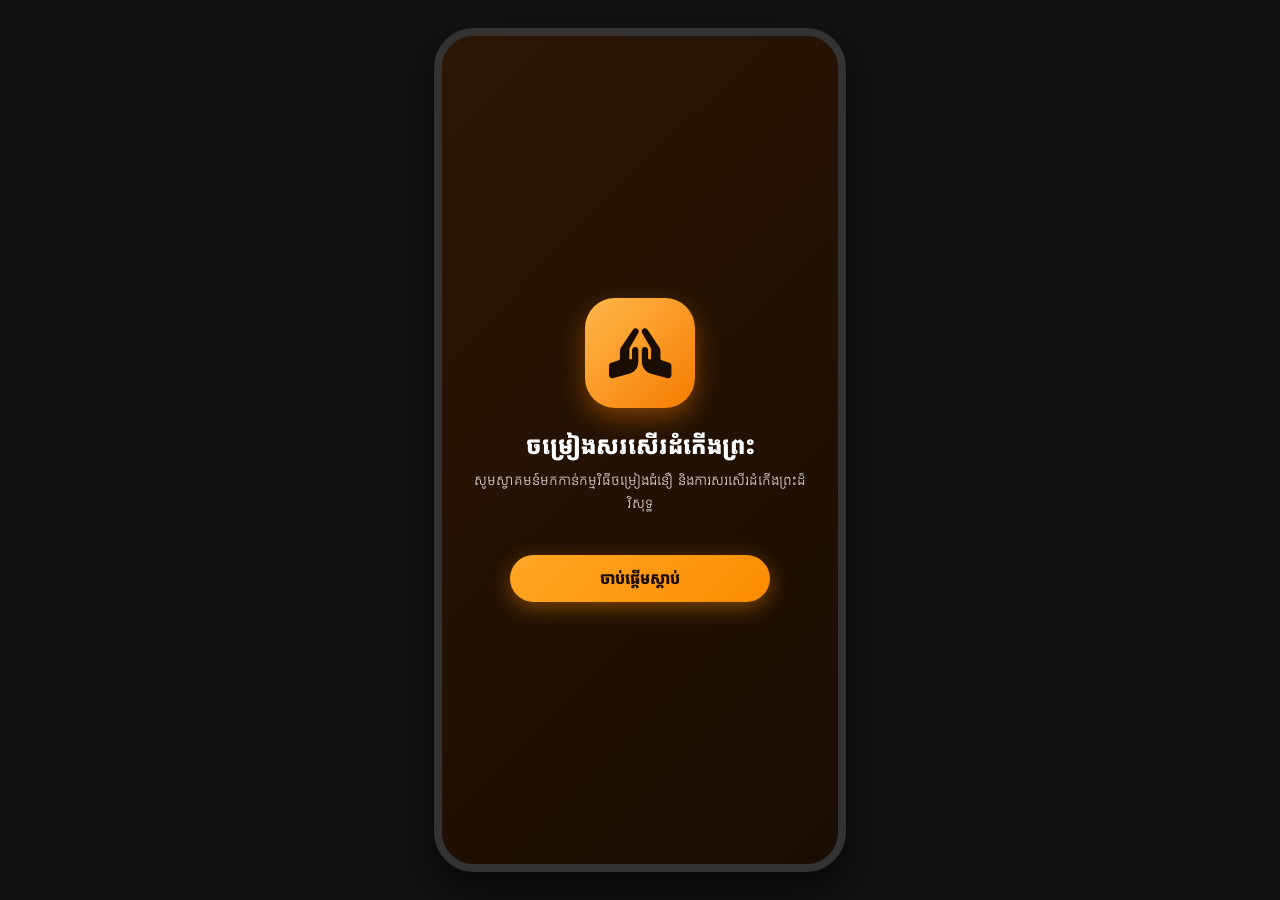
==== commit 61bb9b76: "index.html" ====
--- a/index.html
+++ b/index.html
@@ -38,7 +38,87 @@
             border: 8px solid #333;
         }
 
-        /* Header Style */
+        /* Screen Management */
+        .screen {
+            position: absolute;
+            top: 0;
+            left: 0;
+            width: 100%;
+            height: 100%;
+            display: flex;
+            flex-direction: column;
+            transition: opacity 0.4s ease-in-out, transform 0.4s ease-in-out;
+            background: linear-gradient(135deg, #2c1605 0%, #1a0d03 100%);
+            z-index: 10;
+        }
+
+        .screen.hidden {
+            opacity: 0;
+            pointer-events: none;
+            transform: scale(0.95);
+            z-index: 1;
+        }
+
+        /* 1. Welcome / Splash Screen Style */
+        .welcome-content {
+            flex: 1;
+            display: flex;
+            flex-direction: column;
+            justify-content: center;
+            align-items: center;
+            padding: 30px;
+            text-align: center;
+        }
+
+        .welcome-logo {
+            width: 110px;
+            height: 110px;
+            background: linear-gradient(135deg, #ffb74d, #f57c00);
+            border-radius: 30px;
+            display: flex;
+            justify-content: center;
+            align-items: center;
+            box-shadow: 0 10px 25px rgba(245, 124, 0, 0.4);
+            margin-bottom: 24px;
+            font-size: 50px;
+            color: #1a0d03;
+        }
+
+        .welcome-title {
+            font-size: 24px;
+            font-weight: 700;
+            color: #ffffff;
+            margin-bottom: 10px;
+        }
+
+        .welcome-subtitle {
+            font-size: 14px;
+            color: #d7ccc8;
+            margin-bottom: 40px;
+            line-height: 1.6;
+        }
+
+        .start-btn {
+            width: 100%;
+            max-width: 260px;
+            padding: 14px;
+            background: linear-gradient(135deg, #ffa726, #fb8c00);
+            border: none;
+            border-radius: 30px;
+            color: #1a0d03;
+            font-size: 16px;
+            font-weight: 700;
+            cursor: pointer;
+            box-shadow: 0 6px 20px rgba(251, 140, 0, 0.4);
+            transition: transform 0.2s, box-shadow 0.2s;
+        }
+
+        .start-btn:active {
+            transform: scale(0.96);
+            box-shadow: 0 2px 10px rgba(251, 140, 0, 0.4);
+        }
+
+        /* 2. Main App Screen Style */
         .app-header {
             padding: 20px 16px 10px;
             display: flex;
@@ -166,6 +246,8 @@
             gap: 4px;
             cursor: pointer;
             transition: color 0.2s;
+            background: none;
+            border: none;
         }
 
         .nav-item i {
@@ -180,107 +262,132 @@
 <body>
 
     <div class="phone-container">
-        <!-- ក្បាលទំព័រ (Header) -->
-        <div class="app-header">
-            <div class="app-title">ចម្រៀងសរសើរដំកើងព្រះ</div>
-            <i class="fa-solid fa-magnifying-glass search-icon"></i>
-        </div>
-
-        <!-- សន្លឹករូបភាពចម្រៀង (Picture Cards Grid) -->
-        <div class="content-scroll">
-            <!-- Card 1 -->
-            <div class="picture-card">
-                <div class="card-img-container">
-                    <img src="https://images.unsplash.com/photo-1519817650390-64a93db51149?w=300" alt="Card Image">
-                    <div class="play-btn-overlay"><i class="fa-solid fa-play"></i></div>
-                </div>
-                <div class="card-info">
-                    <span class="card-title">ព្រះយេស៊ូវជាជីវិត</span>
-                    <span class="card-subtitle">Worship Leader</span>
-                </div>
-            </div>
-
-            <!-- Card 2 -->
-            <div class="picture-card">
-                <div class="card-img-container">
-                    <img src="https://images.unsplash.com/photo-1438232992991-995b7058bbb3?w=300" alt="Card Image">
-                    <div class="play-btn-overlay"><i class="fa-solid fa-play"></i></div>
-                </div>
-                <div class="card-info">
-                    <span class="card-title">ជំនឿនិតជីដ</span>
-                    <span class="card-subtitle">New Psalms Choir</span>
-                </div>
-            </div>
-
-            <!-- Card 3 -->
-            <div class="picture-card">
-                <div class="card-img-container">
-                    <img src="https://images.unsplash.com/photo-1507676184212-d03ab07a01bf?w=300" alt="Card Image">
-                    <div class="play-btn-overlay"><i class="fa-solid fa-play"></i></div>
-                </div>
-                <div class="card-info">
-                    <span class="card-title">ព្រះជាម្ចាស់ដ៏ធំ</span>
-                    <span class="card-subtitle">Praise Team</span>
-                </div>
-            </div>
-
-            <!-- Card 4 -->
-            <div class="picture-card">
-                <div class="card-img-container">
-                    <img src="https://images.unsplash.com/photo-1470225620780-dba8ba36b745?w=300" alt="Card Image">
-                    <div class="play-btn-overlay"><i class="fa-solid fa-play"></i></div>
-                </div>
-                <div class="card-info">
-                    <span class="card-title">ដំណើរជាមួយព្រះ</span>
-                    <span class="card-subtitle">Journey with God</span>
-                </div>
-            </div>
-
-            <!-- Card 5 -->
-            <div class="picture-card">
-                <div class="card-img-container">
-                    <img src="https://images.unsplash.com/photo-1511671782779-c97d3d27a1d4?w=300" alt="Card Image">
-                    <div class="play-btn-overlay"><i class="fa-solid fa-play"></i></div>
-                </div>
-                <div class="card-info">
-                    <span class="card-title">អំណរក្នុងព្រះអង្គ</span>
-                    <span class="card-subtitle">Youth Choir</span>
-                </div>
-            </div>
-
-            <!-- Card 6 -->
-            <div class="picture-card">
-                <div class="card-img-container">
-                    <img src="https://images.unsplash.com/photo-1459749411175-04bf5292ceea?w=300" alt="Card Image">
-                    <div class="play-btn-overlay"><i class="fa-solid fa-play"></i></div>
-                </div>
-                <div class="card-info">
-                    <span class="card-title">សន្តិភាពក្នុងព្រះគ្រីស្ទ</span>
-                    <span class="card-subtitle">Peace in Christ</span>
-                </div>
+
+        <!-- ផ្នែកទី១៖ ទំព័រស្វាគមន៍ដំបូង (Welcome / Splash Screen) -->
+        <div id="welcomeScreen" class="screen">
+            <div class="welcome-content">
+                <div class="welcome-logo">
+                    <i class="fa-solid fa-hands-praying"></i>
+                </div>
+                <div class="welcome-title">ចម្រៀងសរសើរដំកើងព្រះ</div>
+                <div class="welcome-subtitle">សូមស្វាគមន៍មកកាន់កម្មវិធីចម្រៀងជំនឿ និងការសរសើរដំកើងព្រះដ៏វិសុទ្ធ</div>
+                <button class="start-btn" onclick="goToMainApp()">ចាប់ផ្ដើមស្តាប់</button>
             </div>
         </div>
 
-        <!-- មឺនុយទាំង ៤ ខាងក្រោម (Bottom Menu: ចម្រៀង អាល់ប៊ុម Playlist Profile) -->
-        <div class="bottom-nav">
-            <a class="nav-item active">
-                <i class="fa-solid fa-music"></i>
-                <span>ចម្រៀង</span>
-            </a>
-            <a class="nav-item">
-                <i class="fa-solid fa-compact-disc"></i>
-                <span>អាល់ប៊ុម</span>
-            </a>
-            <a class="nav-item">
-                <i class="fa-solid fa-list-ul"></i>
-                <span>Playlist</span>
-            </a>
-            <a class="nav-item">
-                <i class="fa-solid fa-user"></i>
-                <span>Profile</span>
-            </a>
+        <!-- ផ្នែកទី២៖ ទំព័រដើមកម្មវិធី (Main UI App Screen) -->
+        <div id="mainScreen" class="screen hidden">
+            <!-- ក្បាលទំព័រ (Header) -->
+            <div class="app-header">
+                <div class="app-title">ចម្រៀងសរសើរដំកើងព្រះ</div>
+                <i class="fa-solid fa-magnifying-glass search-icon"></i>
+            </div>
+
+            <!-- សន្លឹករូបភាពចម្រៀង (Picture Cards Grid) -->
+            <div class="content-scroll">
+                <!-- Card 1 -->
+                <div class="picture-card">
+                    <div class="card-img-container">
+                        <img src="https://images.unsplash.com/photo-1519817650390-64a93db51149?w=300" alt="Card Image">
+                        <div class="play-btn-overlay"><i class="fa-solid fa-play"></i></div>
+                    </div>
+                    <div class="card-info">
+                        <span class="card-title">ព្រះយេស៊ូវជាជីវិត</span>
+                        <span class="card-subtitle">Worship Leader</span>
+                    </div>
+                </div>
+
+                <!-- Card 2 -->
+                <div class="picture-card">
+                    <div class="card-img-container">
+                        <img src="https://images.unsplash.com/photo-1438232992991-995b7058bbb3?w=300" alt="Card Image">
+                        <div class="play-btn-overlay"><i class="fa-solid fa-play"></i></div>
+                    </div>
+                    <div class="card-info">
+                        <span class="card-title">ជំនឿនិតជីដ</span>
+                        <span class="card-subtitle">New Psalms Choir</span>
+                    </div>
+                </div>
+
+                <!-- Card 3 -->
+                <div class="picture-card">
+                    <div class="card-img-container">
+                        <img src="https://images.unsplash.com/photo-1507676184212-d03ab07a01bf?w=300" alt="Card Image">
+                        <div class="play-btn-overlay"><i class="fa-solid fa-play"></i></div>
+                    </div>
+                    <div class="card-info">
+                        <span class="card-title">ព្រះជាម្ចាស់ដ៏ធំ</span>
+                        <span class="card-subtitle">Praise Team</span>
+                    </div>
+                </div>
+
+                <!-- Card 4 -->
+                <div class="picture-card">
+                    <div class="card-img-container">
+                        <img src="https://images.unsplash.com/photo-1470225620780-dba8ba36b745?w=300" alt="Card Image">
+                        <div class="play-btn-overlay"><i class="fa-solid fa-play"></i></div>
+                    </div>
+                    <div class="card-info">
+                        <span class="card-title">ដំណើរជាមួយព្រះ</span>
+                        <span class="card-subtitle">Journey with God</span>
+                    </div>
+                </div>
+
+                <!-- Card 5 -->
+                <div class="picture-card">
+                    <div class="card-img-container">
+                        <img src="https://images.unsplash.com/photo-1511671782779-c97d3d27a1d4?w=300" alt="Card Image">
+                        <div class="play-btn-overlay"><i class="fa-solid fa-play"></i></div>
+                    </div>
+                    <div class="card-info">
+                        <span class="card-title">អំណរក្នុងព្រះអង្គ</span>
+                        <span class="card-subtitle">Youth Choir</span>
+                    </div>
+                </div>
+
+                <!-- Card 6 -->
+                <div class="picture-card">
+                    <div class="card-img-container">
+                        <img src="https://images.unsplash.com/photo-1459749411175-04bf5292ceea?w=300" alt="Card Image">
+                        <div class="play-btn-overlay"><i class="fa-solid fa-play"></i></div>
+                    </div>
+                    <div class="card-info">
+                        <span class="card-title">សន្តិភាពក្នុងព្រះគ្រីស្ទ</span>
+                        <span class="card-subtitle">Peace in Christ</span>
+                    </div>
+                </div>
+            </div>
+
+            <!-- មឺនុយទាំង ៤ ខាងក្រោម (Bottom Menu: ចម្រៀង អាល់ប៊ុម Playlist Profile) -->
+            <div class="bottom-nav">
+                <button class="nav-item active">
+                    <i class="fa-solid fa-music"></i>
+                    <span>ចម្រៀង</span>
+                </button>
+                <button class="nav-item">
+                    <i class="fa-solid fa-compact-disc"></i>
+                    <span>អាល់ប៊ុម</span>
+                </button>
+                <button class="nav-item">
+                    <i class="fa-solid fa-list-ul"></i>
+                    <span>Playlist</span>
+                </button>
+                <button class="nav-item">
+                    <i class="fa-solid fa-user"></i>
+                    <span>Profile</span>
+                </button>
+            </div>
         </div>
+
     </div>
+
+    <!-- JavaScript សម្រាប់បញ្ជាប្ដូរទំព័រពេលចុចប៊ូតុង -->
+    <script>
+        function goToMainApp() {
+            document.getElementById('welcomeScreen').classList.add('hidden');
+            document.getElementById('mainScreen').classList.remove('hidden');
+        }
+    </script>
 
 </body>
 </html>
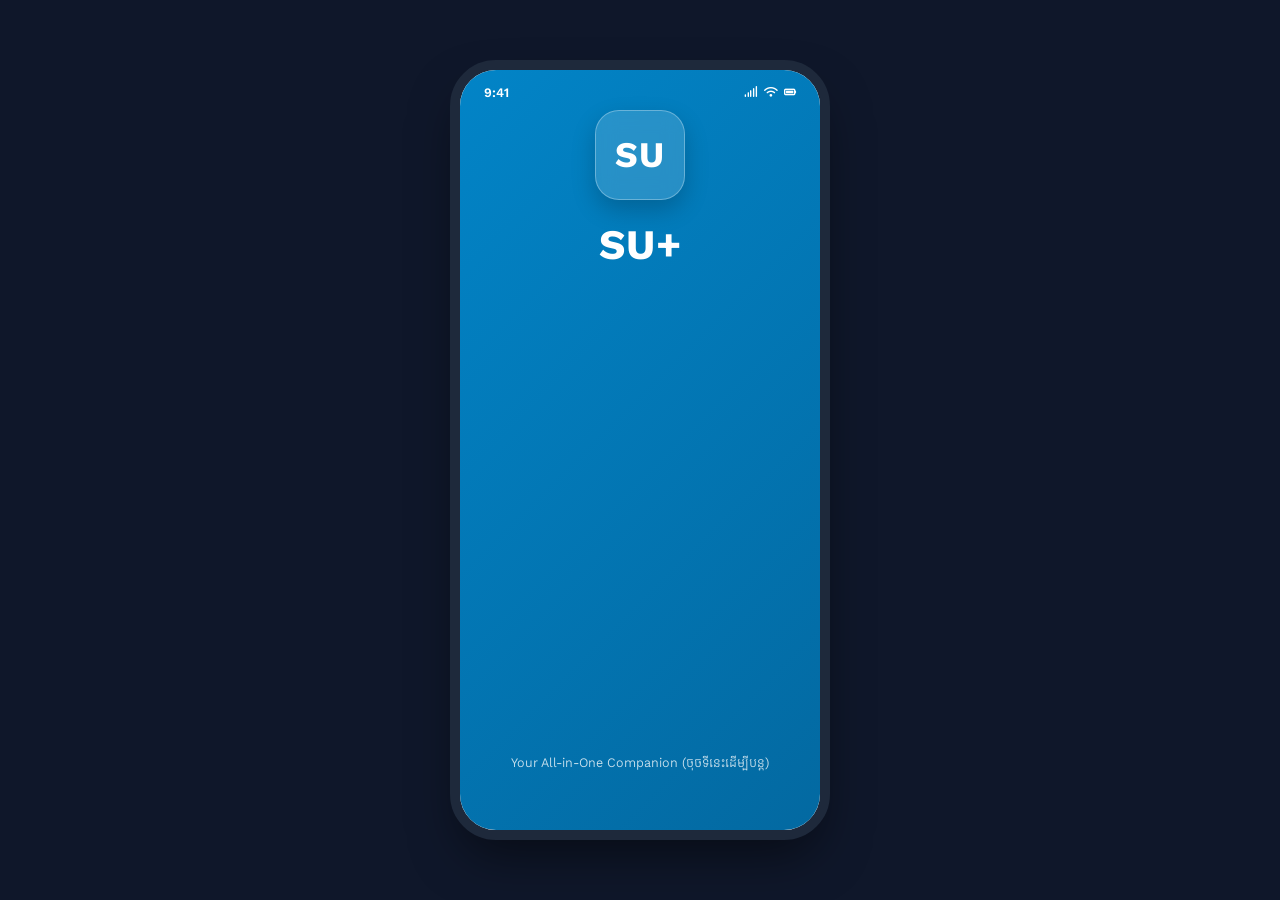
==== commit 51adec3b: "index.html" ====
--- a/index.html
+++ b/index.html
@@ -3,8 +3,8 @@
 <head>
     <meta charset="UTF-8">
     <meta name="viewport" content="width=device-width, initial-scale=1.0">
-    <title>ចម្រៀងសរសើរដំកើងព្រះ</title>
-    <link href="https://fonts.googleapis.com/css2?family=Kantumruy+Pro:wght@300;400;600;700&display=swap" rel="stylesheet">
+    <title>SU+ App UI Prototype</title>
+    <link href="https://fonts.googleapis.com/css2?family=Kantumruy+Pro:wght@300;400;500;600;700&display=swap" rel="stylesheet">
     <link rel="stylesheet" href="https://cdnjs.cloudflare.com/ajax/libs/font-awesome/6.4.0/css/all.min.css">
     <style>
         * {
@@ -15,30 +15,30 @@
         }
 
         body {
-            background-color: #121212;
-            color: #ffffff;
+            background-color: #0f172a;
+            color: #1e293b;
             display: flex;
             justify-content: center;
             align-items: center;
             min-height: 100vh;
         }
 
-        /* Phone Screen Container */
+        /* Phone Mockup Frame */
         .phone-container {
             width: 100%;
-            max-width: 412px;
-            height: 844px;
-            background: linear-gradient(135deg, #2c1605 0%, #1a0d03 100%);
-            border-radius: 40px;
-            box-shadow: 0 20px 40px rgba(0,0,0,0.6);
+            max-width: 380px;
+            height: 780px;
+            background: #ffffff;
+            border-radius: 46px;
+            box-shadow: 0 25px 50px -12px rgba(0, 0, 0, 0.5);
             display: flex;
             flex-direction: column;
             overflow: hidden;
             position: relative;
-            border: 8px solid #333;
-        }
-
-        /* Screen Management */
+            border: 10px solid #1e293b;
+        }
+
+        /* Screen Controller */
         .screen {
             position: absolute;
             top: 0;
@@ -47,8 +47,8 @@
             height: 100%;
             display: flex;
             flex-direction: column;
-            transition: opacity 0.4s ease-in-out, transform 0.4s ease-in-out;
-            background: linear-gradient(135deg, #2c1605 0%, #1a0d03 100%);
+            background: #ffffff;
+            transition: transform 0.3s ease, opacity 0.3s ease;
             z-index: 10;
         }
 
@@ -59,203 +59,353 @@
             z-index: 1;
         }
 
-        /* 1. Welcome / Splash Screen Style */
-        .welcome-content {
+        /* Status Bar */
+        .status-bar {
+            height: 44px;
+            display: flex;
+            justify-content: space-between;
+            align-items: center;
+            padding: 0 24px;
+            font-size: 13px;
+            font-weight: 600;
+            color: #000;
+            background: transparent;
+        }
+
+        .status-bar .icons {
+            display: flex;
+            gap: 6px;
+            font-size: 11px;
+        }
+
+        /* ================= 1. SPLASH SCREEN ================= */
+        .splash-screen {
+            background: linear-gradient(135deg, #0284c7 0%, #0369a1 100%);
+            color: #ffffff;
+            justify-content: center;
+            align-items: center;
+            text-align: center;
+            padding: 40px;
+        }
+
+        .splash-logo-box {
+            width: 90px;
+            height: 90px;
+            background: rgba(255, 255, 255, 0.15);
+            backdrop-filter: blur(10px);
+            border-radius: 24px;
+            display: flex;
+            flex-direction: column;
+            justify-content: center;
+            align-items: center;
+            margin-bottom: 20px;
+            border: 1px solid rgba(255, 255, 255, 0.3);
+            box-shadow: 0 10px 25px rgba(0,0,0,0.2);
+        }
+
+        .splash-logo-box h1 {
+            font-size: 36px;
+            font-weight: 700;
+            letter-spacing: 1px;
+        }
+
+        .splash-title {
+            font-size: 42px;
+            font-weight: 700;
+            margin-bottom: 8px;
+            letter-spacing: 0.5px;
+        }
+
+        .splash-subtitle {
+            font-size: 13px;
+            color: rgba(255, 255, 255, 0.8);
+            margin-top: auto;
+            padding-bottom: 20px;
+        }
+
+        /* ================= 2. ONBOARDING SCREEN ================= */
+        .onboarding-screen {
+            padding: 20px 24px;
+            justify-content: space-between;
+        }
+
+        .onboard-img-container {
             flex: 1;
             display: flex;
-            flex-direction: column;
-            justify-content: center;
-            align-items: center;
-            padding: 30px;
+            justify-content: center;
+            align-items: center;
+        }
+
+        .onboard-illustration {
+            width: 100%;
+            max-height: 280px;
+            object-fit: contain;
+        }
+
+        .onboard-text-content {
             text-align: center;
-        }
-
-        .welcome-logo {
-            width: 110px;
-            height: 110px;
-            background: linear-gradient(135deg, #ffb74d, #f57c00);
-            border-radius: 30px;
-            display: flex;
-            justify-content: center;
-            align-items: center;
-            box-shadow: 0 10px 25px rgba(245, 124, 0, 0.4);
-            margin-bottom: 24px;
-            font-size: 50px;
-            color: #1a0d03;
-        }
-
-        .welcome-title {
-            font-size: 24px;
+            padding: 20px 0;
+        }
+
+        .onboard-text-content h2 {
+            font-size: 20px;
             font-weight: 700;
+            color: #0f172a;
+            margin-bottom: 8px;
+        }
+
+        .onboard-text-content p {
+            font-size: 13px;
+            color: #64748b;
+            line-height: 1.5;
+        }
+
+        .dots {
+            display: flex;
+            justify-content: center;
+            gap: 6px;
+            margin-bottom: 20px;
+        }
+
+        .dot {
+            width: 6px;
+            height: 6px;
+            background: #cbd5e1;
+            border-radius: 3px;
+        }
+
+        .dot.active {
+            width: 20px;
+            background: #0284c7;
+        }
+
+        .btn-primary {
+            width: 100%;
+            padding: 14px;
+            background: #0284c7;
             color: #ffffff;
-            margin-bottom: 10px;
-        }
-
-        .welcome-subtitle {
-            font-size: 14px;
-            color: #d7ccc8;
-            margin-bottom: 40px;
-            line-height: 1.6;
-        }
-
-        .start-btn {
+            border: none;
+            border-radius: 12px;
+            font-size: 15px;
+            font-weight: 600;
+            cursor: pointer;
+            box-shadow: 0 4px 12px rgba(2, 132, 199, 0.3);
+            transition: background 0.2s;
+            margin-bottom: 20px;
+        }
+
+        .btn-primary:active {
+            background: #0369a1;
+        }
+
+        /* ================= 3. HOME / DASHBOARD SCREEN ================= */
+        .home-screen {
+            background: #f8fafc;
+            display: flex;
+            flex-direction: column;
+        }
+
+        .home-header {
+            padding: 12px 20px;
+            display: flex;
+            flex-direction: column;
+            gap: 12px;
+            background: #ffffff;
+            border-bottom: 1px solid #f1f5f9;
+        }
+
+        .search-bar {
+            display: flex;
+            align-items: center;
+            background: #f1f5f9;
+            padding: 10px 14px;
+            border-radius: 10px;
+            gap: 10px;
+            color: #94a3b8;
+            font-size: 13px;
+        }
+
+        .search-bar input {
+            border: none;
+            background: transparent;
+            outline: none;
             width: 100%;
-            max-width: 260px;
-            padding: 14px;
-            background: linear-gradient(135deg, #ffa726, #fb8c00);
-            border: none;
-            border-radius: 30px;
-            color: #1a0d03;
-            font-size: 16px;
-            font-weight: 700;
-            cursor: pointer;
-            box-shadow: 0 6px 20px rgba(251, 140, 0, 0.4);
-            transition: transform 0.2s, box-shadow 0.2s;
-        }
-
-        .start-btn:active {
-            transform: scale(0.96);
-            box-shadow: 0 2px 10px rgba(251, 140, 0, 0.4);
-        }
-
-        /* 2. Main App Screen Style */
-        .app-header {
-            padding: 20px 16px 10px;
+            font-size: 13px;
+            color: #0f172a;
+        }
+
+        .user-welcome-row {
             display: flex;
             justify-content: space-between;
             align-items: center;
-            background: rgba(0, 0, 0, 0.2);
-        }
-
-        .app-title {
+        }
+
+        .welcome-text h3 {
             font-size: 18px;
             font-weight: 700;
-            color: #ffb74d;
-        }
-
-        .search-icon {
-            font-size: 18px;
-            color: #fff;
-            cursor: pointer;
-        }
-
-        /* Content Grid (Picture Cards) */
-        .content-scroll {
+            color: #0f172a;
+        }
+
+        .user-avatar {
+            width: 36px;
+            height: 36px;
+            border-radius: 50%;
+            object-fit: cover;
+            border: 2px solid #e2e8f0;
+        }
+
+        .home-body {
             flex: 1;
             overflow-y: auto;
-            padding: 12px 16px;
+            padding: 16px 20px;
+        }
+
+        .section-title {
+            font-size: 14px;
+            font-weight: 700;
+            color: #0f172a;
+            margin-bottom: 12px;
+        }
+
+        /* Quick Actions Grid */
+        .quick-actions-grid {
             display: grid;
-            grid-template-columns: repeat(2, 1fr);
+            grid-template-columns: repeat(4, 1fr);
+            gap: 10px;
+            margin-bottom: 20px;
+        }
+
+        .action-item {
+            background: #ffffff;
+            padding: 12px 8px;
+            border-radius: 12px;
+            text-align: center;
+            box-shadow: 0 2px 4px rgba(0,0,0,0.02);
+            border: 1px solid #f1f5f9;
+            cursor: pointer;
+        }
+
+        .action-icon {
+            width: 36px;
+            height: 36px;
+            border-radius: 10px;
+            display: flex;
+            justify-content: center;
+            align-items: center;
+            margin: 0 auto 6px;
+            font-size: 14px;
+        }
+
+        .action-item:nth-child(1) .action-icon { background: #e0f2fe; color: #0284c7; }
+        .action-item:nth-child(2) .action-icon { background: #fef3c7; color: #d97706; }
+        .action-item:nth-child(3) .action-icon { background: #fee2e2; color: #dc2626; }
+        .action-item:nth-child(4) .action-icon { background: #f3e8ff; color: #9333ea; }
+
+        .action-item span {
+            font-size: 11px;
+            font-weight: 500;
+            color: #475569;
+        }
+
+        /* Feed Cards */
+        .feed-cards {
+            display: flex;
+            flex-direction: column;
             gap: 12px;
-            padding-bottom: 20px;
-        }
-
-        .content-scroll::-webkit-scrollbar {
-            width: 4px;
-        }
-
-        .content-scroll::-webkit-scrollbar-thumb {
-            background: rgba(255,255,255,0.2);
-            border-radius: 4px;
-        }
-
-        .picture-card {
-            background: rgba(255, 255, 255, 0.08);
-            border-radius: 12px;
-            overflow: hidden;
-            display: flex;
-            flex-direction: column;
-            transition: transform 0.2s;
-            cursor: pointer;
-            border: 1px solid rgba(255, 255, 255, 0.1);
-        }
-
-        .picture-card:active {
-            transform: scale(0.96);
-        }
-
-        .card-img-container {
-            position: relative;
-            width: 100%;
-            height: 90px;
-        }
-
-        .card-img-container img {
-            width: 100%;
-            height: 100%;
-            object-fit: cover;
-        }
-
-        .play-btn-overlay {
-            position: absolute;
-            bottom: 8px;
-            right: 8px;
-            background: rgba(0, 0, 0, 0.6);
-            border-radius: 50%;
-            width: 24px;
-            height: 24px;
-            display: flex;
-            justify-content: center;
-            align-items: center;
-            color: #ffb74d;
+            margin-bottom: 20px;
+        }
+
+        .feed-card {
+            background: #ffffff;
+            border-radius: 14px;
+            padding: 14px;
+            border: 1px solid #f1f5f9;
+            box-shadow: 0 2px 6px rgba(0,0,0,0.02);
+            display: flex;
+            flex-direction: column;
+            gap: 8px;
+        }
+
+        .feed-card.orange {
+            background: linear-gradient(135deg, #f97316 0%, #ea580c 100%);
+            color: #ffffff;
+        }
+
+        .feed-card.blue {
+            background: linear-gradient(135deg, #0ea5e9 0%, #0284c7 100%);
+            color: #ffffff;
+        }
+
+        .feed-top {
+            display: flex;
+            justify-content: space-between;
+            align-items: flex-start;
+        }
+
+        .feed-title {
+            font-size: 13px;
+            font-weight: 700;
+        }
+
+        .feed-desc {
+            font-size: 11px;
+            opacity: 0.9;
+        }
+
+        .feed-footer {
+            display: flex;
+            justify-content: space-between;
+            align-items: center;
+            margin-top: 4px;
             font-size: 10px;
-        }
-
-        .card-info {
-            padding: 8px;
-            display: flex;
-            flex-direction: column;
-            gap: 2px;
-        }
-
-        .card-title {
-            font-size: 12px;
-            font-weight: 600;
-            color: #fff;
-            white-space: nowrap;
-            overflow: hidden;
-            text-overflow: ellipsis;
-        }
-
-        .card-subtitle {
+            opacity: 0.8;
+        }
+
+        /* Bottom Navigation Bar */
+        .bottom-nav {
+            height: 60px;
+            background: #ffffff;
+            border-top: 1px solid #f1f5f9;
+            display: flex;
+            justify-content: space-around;
+            align-items: center;
+            padding-bottom: 5px;
+        }
+
+        .nav-link {
+            display: flex;
+            flex-direction: column;
+            align-items: center;
+            gap: 3px;
+            color: #94a3b8;
             font-size: 10px;
-            color: #b0bec5;
-            white-space: nowrap;
-            overflow: hidden;
-            text-overflow: ellipsis;
-        }
-
-        /* Bottom Navigation Menu (4 items) */
-        .bottom-nav {
-            height: 65px;
-            background: rgba(20, 10, 2, 0.95);
-            backdrop-filter: blur(10px);
-            display: flex;
-            justify-content: space-around;
-            align-items: center;
-            border-top: 1px solid rgba(255, 255, 255, 0.1);
-        }
-
-        .nav-item {
-            display: flex;
-            flex-direction: column;
-            align-items: center;
-            color: #9e9e9e;
             text-decoration: none;
-            font-size: 11px;
-            gap: 4px;
-            cursor: pointer;
-            transition: color 0.2s;
             background: none;
             border: none;
-        }
-
-        .nav-item i {
-            font-size: 18px;
-        }
-
-        .nav-item.active, .nav-item:hover {
-            color: #ffb74d;
+            cursor: pointer;
+        }
+
+        .nav-link i {
+            font-size: 16px;
+        }
+
+        .nav-link.active {
+            color: #0284c7;
+        }
+
+        .nav-center-btn {
+            width: 38px;
+            height: 38px;
+            background: #0284c7;
+            color: #ffffff;
+            border-radius: 50%;
+            display: flex;
+            justify-content: center;
+            align-items: center;
+            font-size: 16px;
+            box-shadow: 0 4px 10px rgba(2, 132, 199, 0.4);
+            cursor: pointer;
+            border: none;
         }
     </style>
 </head>
@@ -263,129 +413,169 @@
 
     <div class="phone-container">
 
-        <!-- ផ្នែកទី១៖ ទំព័រស្វាគមន៍ដំបូង (Welcome / Splash Screen) -->
-        <div id="welcomeScreen" class="screen">
-            <div class="welcome-content">
-                <div class="welcome-logo">
-                    <i class="fa-solid fa-hands-praying"></i>
-                </div>
-                <div class="welcome-title">ចម្រៀងសរសើរដំកើងព្រះ</div>
-                <div class="welcome-subtitle">សូមស្វាគមន៍មកកាន់កម្មវិធីចម្រៀងជំនឿ និងការសរសើរដំកើងព្រះដ៏វិសុទ្ធ</div>
-                <button class="start-btn" onclick="goToMainApp()">ចាប់ផ្ដើមស្តាប់</button>
-            </div>
+        <!-- 1. SPLASH SCREEN -->
+        <div id="splashScreen" class="screen splash-screen">
+            <div class="status-bar" style="color: #fff; width: 100%; position: absolute; top: 0; left: 0;">
+                <span>9:41</span>
+                <div class="icons">
+                    <i class="fa-solid fa-signal"></i>
+                    <i class="fa-solid fa-wifi"></i>
+                    <i class="fa-solid fa-battery-full"></i>
+                </div>
+            </div>
+            <div class="splash-logo-box">
+                <h1>SU</h1>
+            </div>
+            <div class="splash-title">SU+</div>
+            <div class="splash-subtitle" style="cursor: pointer;" onclick="goToOnboarding()">Your All-in-One Companion (ចុចទីនេះដើម្បីបន្ត)</div>
         </div>
 
-        <!-- ផ្នែកទី២៖ ទំព័រដើមកម្មវិធី (Main UI App Screen) -->
-        <div id="mainScreen" class="screen hidden">
-            <!-- ក្បាលទំព័រ (Header) -->
-            <div class="app-header">
-                <div class="app-title">ចម្រៀងសរសើរដំកើងព្រះ</div>
-                <i class="fa-solid fa-magnifying-glass search-icon"></i>
-            </div>
-
-            <!-- សន្លឹករូបភាពចម្រៀង (Picture Cards Grid) -->
-            <div class="content-scroll">
-                <!-- Card 1 -->
-                <div class="picture-card">
-                    <div class="card-img-container">
-                        <img src="https://images.unsplash.com/photo-1519817650390-64a93db51149?w=300" alt="Card Image">
-                        <div class="play-btn-overlay"><i class="fa-solid fa-play"></i></div>
-                    </div>
-                    <div class="card-info">
-                        <span class="card-title">ព្រះយេស៊ូវជាជីវិត</span>
-                        <span class="card-subtitle">Worship Leader</span>
-                    </div>
-                </div>
-
-                <!-- Card 2 -->
-                <div class="picture-card">
-                    <div class="card-img-container">
-                        <img src="https://images.unsplash.com/photo-1438232992991-995b7058bbb3?w=300" alt="Card Image">
-                        <div class="play-btn-overlay"><i class="fa-solid fa-play"></i></div>
-                    </div>
-                    <div class="card-info">
-                        <span class="card-title">ជំនឿនិតជីដ</span>
-                        <span class="card-subtitle">New Psalms Choir</span>
-                    </div>
-                </div>
-
-                <!-- Card 3 -->
-                <div class="picture-card">
-                    <div class="card-img-container">
-                        <img src="https://images.unsplash.com/photo-1507676184212-d03ab07a01bf?w=300" alt="Card Image">
-                        <div class="play-btn-overlay"><i class="fa-solid fa-play"></i></div>
-                    </div>
-                    <div class="card-info">
-                        <span class="card-title">ព្រះជាម្ចាស់ដ៏ធំ</span>
-                        <span class="card-subtitle">Praise Team</span>
-                    </div>
-                </div>
-
-                <!-- Card 4 -->
-                <div class="picture-card">
-                    <div class="card-img-container">
-                        <img src="https://images.unsplash.com/photo-1470225620780-dba8ba36b745?w=300" alt="Card Image">
-                        <div class="play-btn-overlay"><i class="fa-solid fa-play"></i></div>
-                    </div>
-                    <div class="card-info">
-                        <span class="card-title">ដំណើរជាមួយព្រះ</span>
-                        <span class="card-subtitle">Journey with God</span>
-                    </div>
-                </div>
-
-                <!-- Card 5 -->
-                <div class="picture-card">
-                    <div class="card-img-container">
-                        <img src="https://images.unsplash.com/photo-1511671782779-c97d3d27a1d4?w=300" alt="Card Image">
-                        <div class="play-btn-overlay"><i class="fa-solid fa-play"></i></div>
-                    </div>
-                    <div class="card-info">
-                        <span class="card-title">អំណរក្នុងព្រះអង្គ</span>
-                        <span class="card-subtitle">Youth Choir</span>
-                    </div>
-                </div>
-
-                <!-- Card 6 -->
-                <div class="picture-card">
-                    <div class="card-img-container">
-                        <img src="https://images.unsplash.com/photo-1459749411175-04bf5292ceea?w=300" alt="Card Image">
-                        <div class="play-btn-overlay"><i class="fa-solid fa-play"></i></div>
-                    </div>
-                    <div class="card-info">
-                        <span class="card-title">សន្តិភាពក្នុងព្រះគ្រីស្ទ</span>
-                        <span class="card-subtitle">Peace in Christ</span>
-                    </div>
-                </div>
-            </div>
-
-            <!-- មឺនុយទាំង ៤ ខាងក្រោម (Bottom Menu: ចម្រៀង អាល់ប៊ុម Playlist Profile) -->
+        <!-- 2. ONBOARDING SCREEN -->
+        <div id="onboardingScreen" class="screen onboarding-screen hidden">
+            <div class="status-bar">
+                <span>9:41</span>
+                <div class="icons">
+                    <i class="fa-solid fa-signal"></i>
+                    <i class="fa-solid fa-wifi"></i>
+                    <i class="fa-solid fa-battery-full"></i>
+                </div>
+            </div>
+            
+            <div class="onboard-img-container">
+                <!-- រូបភាពតំណាងក្រុមការងារ ឬ Illustration -->
+                <img src="https://images.unsplash.com/photo-1522071820081-009f0129c71c?w=400" alt="Collaboration" class="onboard-illustration" style="border-radius: 16px;">
+            </div>
+
+            <div class="onboard-text-content">
+                <h2>Connect & Collaborate.</h2>
+                <p>Build your network and achieve more together.</p>
+            </div>
+
+            <div class="dots">
+                <span class="dot active"></span>
+                <span class="dot"></span>
+                <span class="dot"></span>
+            </div>
+
+            <button class="btn-primary" onclick="goToHome()">Get Started</button>
+        </div>
+
+        <!-- 3. HOME / DASHBOARD SCREEN -->
+        <div id="homeScreen" class="screen home-screen hidden">
+            <div class="status-bar">
+                <span>9:41</span>
+                <div class="icons">
+                    <i class="fa-solid fa-signal"></i>
+                    <i class="fa-solid fa-wifi"></i>
+                    <i class="fa-solid fa-battery-full"></i>
+                </div>
+            </div>
+
+            <!-- Header -->
+            <div class="home-header">
+                <div class="search-bar">
+                    <i class="fa-solid fa-magnifying-glass"></i>
+                    <input type="text" placeholder="Search, Dara">
+                    <i class="fa-regular fa-bell" style="color: #ef4444;"></i>
+                </div>
+                <div class="user-welcome-row">
+                    <div class="welcome-text">
+                        <h3>Welcome, Dara</h3>
+                    </div>
+                    <img src="https://images.unsplash.com/photo-1534528741775-53994a69daeb?w=100" alt="User" class="user-avatar">
+                </div>
+            </div>
+
+            <!-- Body Content -->
+            <div class="home-body">
+                <div class="section-title">Quick Actions</div>
+                <div class="quick-actions-grid">
+                    <div class="action-item">
+                        <div class="action-icon"><i class="fa-solid fa-list-check"></i></div>
+                        <span>Tasks</span>
+                    </div>
+                    <div class="action-item">
+                        <div class="action-icon"><i class="fa-regular fa-comment-dots"></i></div>
+                        <span>Messages</span>
+                    </div>
+                    <div class="action-item">
+                        <div class="action-icon"><i class="fa-regular fa-calendar"></i></div>
+                        <span>Events</span>
+                    </div>
+                    <div class="action-item">
+                        <div class="action-icon"><i class="fa-solid fa-wallet"></i></div>
+                        <span>Wallet</span>
+                    </div>
+                </div>
+
+                <div class="section-title">Your Feed</div>
+                <div class="feed-cards">
+                    <div class="feed-card orange">
+                        <div class="feed-top">
+                            <div>
+                                <div class="feed-title">Meeting Reminder</div>
+                                <div class="feed-desc">Build your network and achieve more</div>
+                            </div>
+                            <i class="fa-solid fa-ellipsis-vertical"></i>
+                        </div>
+                        <div class="feed-footer">
+                            <span>📅 Project Alpha</span>
+                            <span>⚠️ High</span>
+                        </div>
+                    </div>
+
+                    <div class="feed-card blue">
+                        <div class="feed-top">
+                            <div>
+                                <div class="feed-title">New Message</div>
+                                <div class="feed-desc">Meeting dialog coordination</div>
+                            </div>
+                            <i class="fa-solid fa-ellipsis-vertical"></i>
+                        </div>
+                        <div class="feed-footer">
+                            <span>💬 New Message</span>
+                            <span>10:30 AM</span>
+                        </div>
+                    </div>
+                </div>
+            </div>
+
+            <!-- Bottom Navigation -->
             <div class="bottom-nav">
-                <button class="nav-item active">
-                    <i class="fa-solid fa-music"></i>
-                    <span>ចម្រៀង</span>
+                <button class="nav-link active">
+                    <i class="fa-solid fa-house"></i>
+                    <span>Home</span>
                 </button>
-                <button class="nav-item">
-                    <i class="fa-solid fa-compact-disc"></i>
-                    <span>អាល់ប៊ុម</span>
+                <button class="nav-link">
+                    <i class="fa-regular fa-message"></i>
+                    <span>Messages</span>
                 </button>
-                <button class="nav-item">
-                    <i class="fa-solid fa-list-ul"></i>
-                    <span>Playlist</span>
+                <button class="nav-center-btn">
+                    <i class="fa-solid fa-plus"></i>
                 </button>
-                <button class="nav-item">
-                    <i class="fa-solid fa-user"></i>
-                    <span>Profile</span>
+                <button class="nav-link">
+                    <i class="fa-regular fa-compass"></i>
+                    <span>Feeds</span>
                 </button>
+                <button class="nav-link">
+                    <i class="fa-solid fa-gear"></i>
+                    <span>Settings</span>
+                </button>
             </div>
         </div>
 
     </div>
 
-    <!-- JavaScript សម្រាប់បញ្ជាប្ដូរទំព័រពេលចុចប៊ូតុង -->
+    <!-- JavaScript សម្រាប់ប្ដូរផ្ទាំង Screen ពេលចុច -->
     <script>
-        function goToMainApp() {
-            document.getElementById('welcomeScreen').classList.add('hidden');
-            document.getElementById('mainScreen').classList.remove('hidden');
+        function goToOnboarding() {
+            document.getElementById('splashScreen').classList.add('hidden');
+            document.getElementById('onboardingScreen').classList.remove('hidden');
+        }
+
+        function goToHome() {
+            document.getElementById('onboardingScreen').classList.add('hidden');
+            document.getElementById('homeScreen').classList.remove('hidden');
         }
     </script>
 
